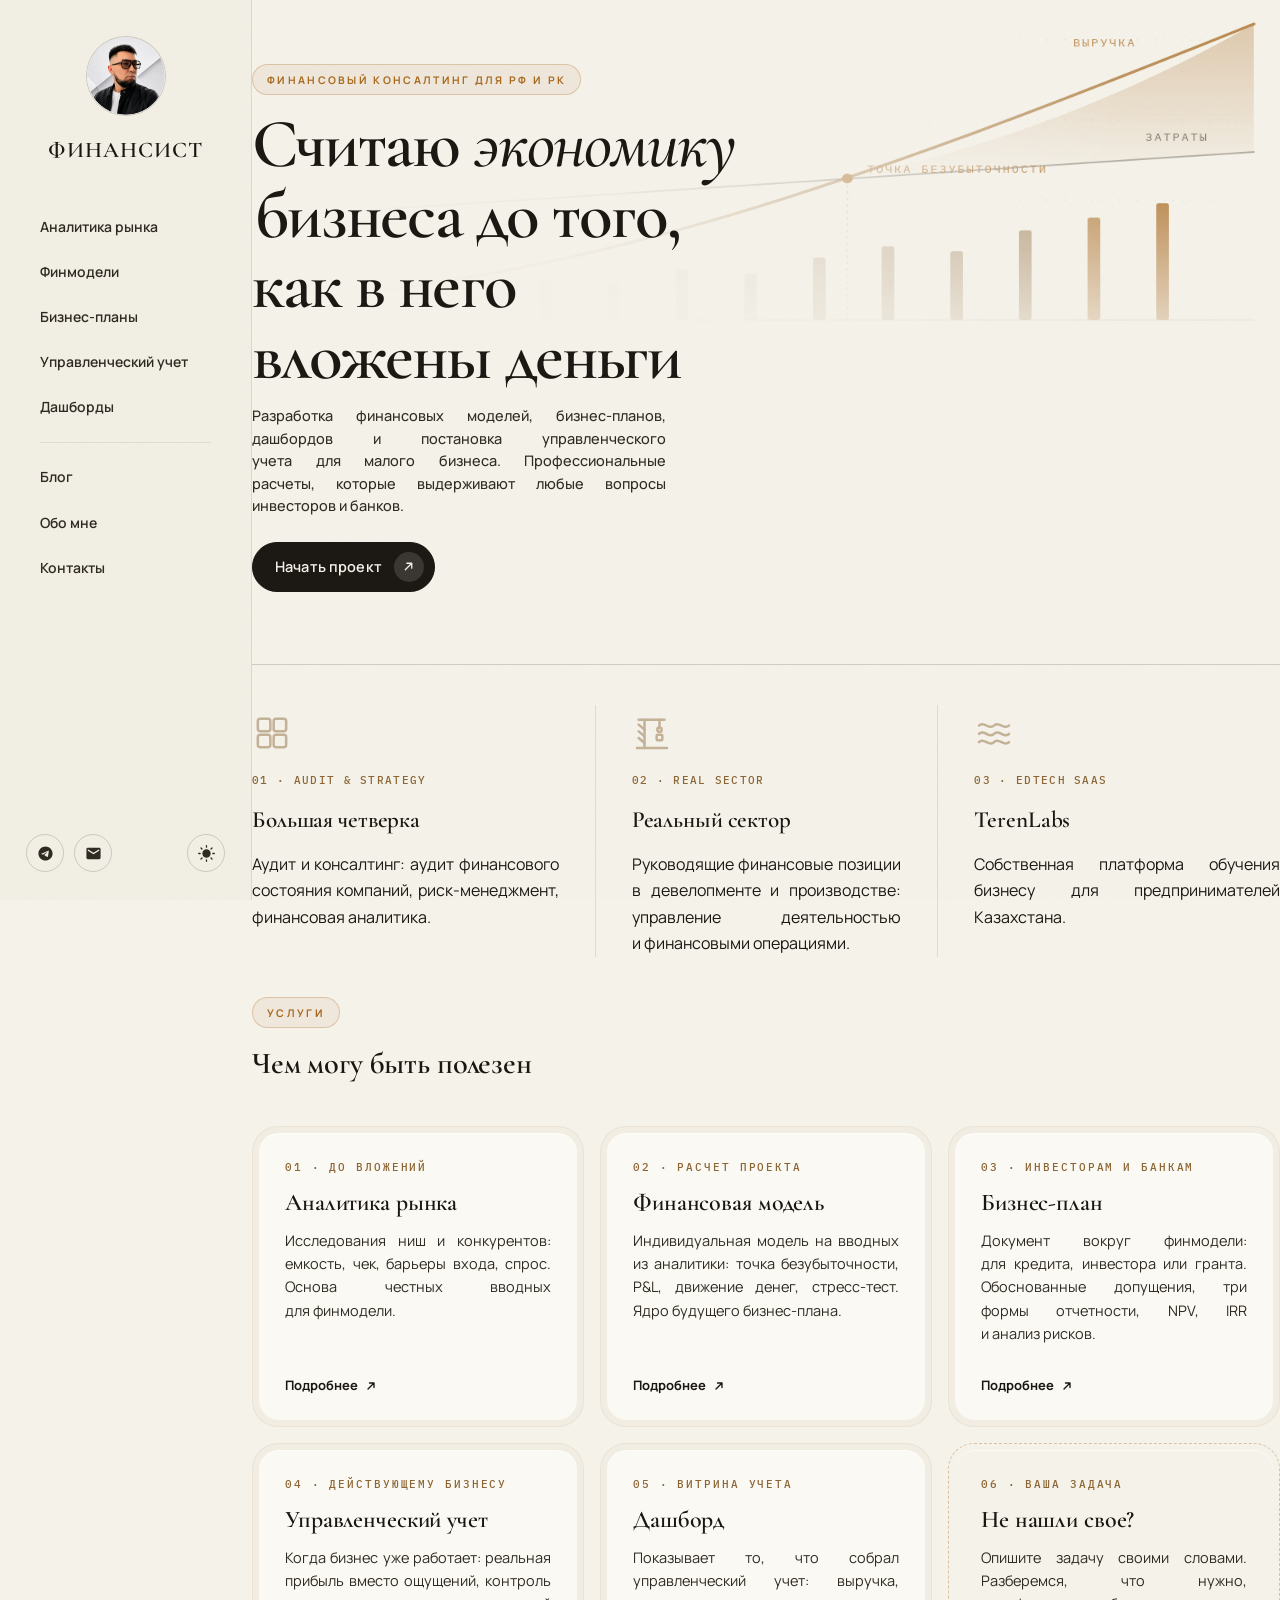
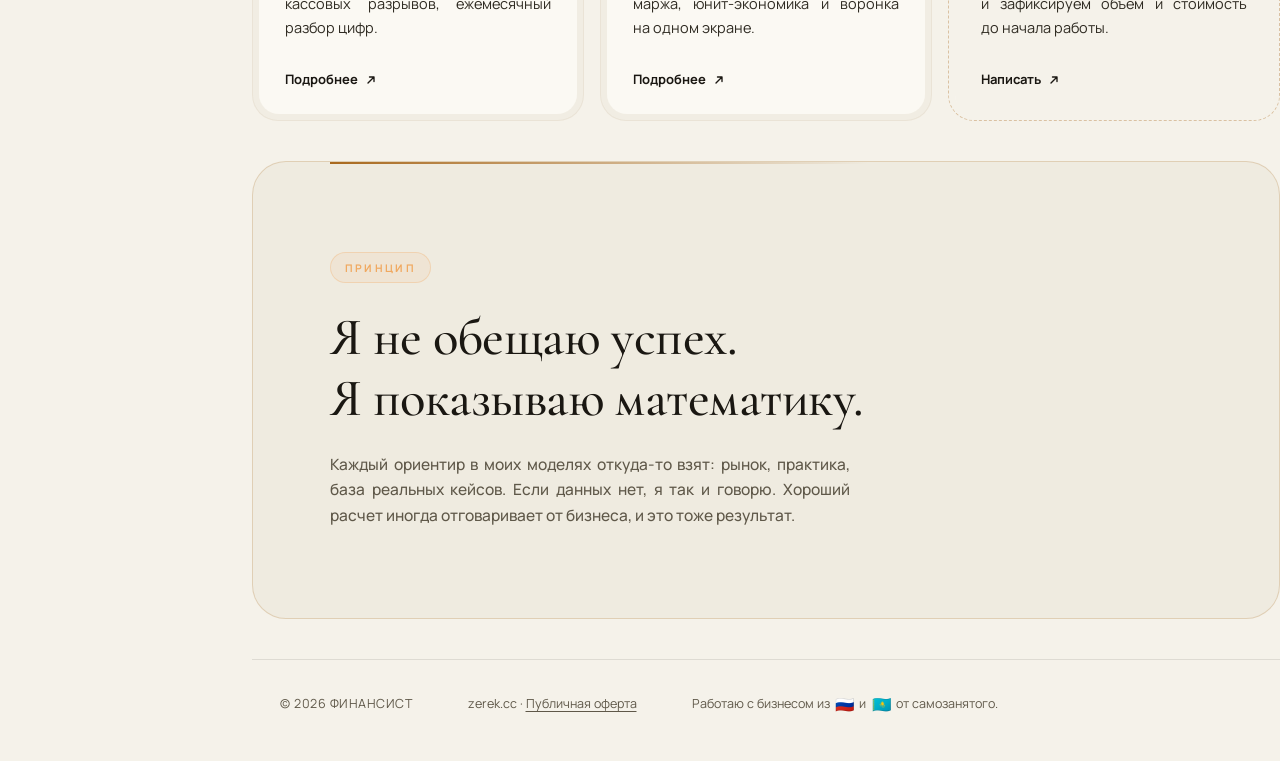
==== index.html @ cc86d20a "feat: Аналитика рынка выше Финмоделей в меню Порядок воронки: сначала вводные, потом расчет. Сайдбар" ====
<!DOCTYPE html>
<html lang="ru">
<head>
<meta charset="utf-8">
<meta name="viewport" content="width=device-width, initial-scale=1">
<title>Финансист · финансовые модели и разборы ниш для малого бизнеса</title>
<meta name="description" content="Индивидуальные финансовые модели для малого бизнеса, бизнес-планы, управленческий учет и разборы экономики. Точка безубыточности, P&amp;L, движение денег: считаю до того, как вложены деньги.">
<link rel="canonical" href="https://zerek.cc/">
<meta property="og:title" content="Финансист · финансовые модели и разборы ниш">
<meta property="og:description" content="Считаю экономику бизнеса до того, как в него вложены деньги.">
<meta property="og:type" content="website">
<meta property="og:site_name" content="Финансист">
<meta property="og:locale" content="ru_RU">
<meta property="og:url" content="https://zerek.cc/">
<meta property="og:image" content="https://zerek.cc/og.png">
<meta property="og:image:width" content="1200">
<meta property="og:image:height" content="630">
<meta name="twitter:card" content="summary_large_image">
<meta name="yandex-verification" content="0357e68a74a12d80">
<script type="application/ld+json">
{
  "@context": "https://schema.org",
  "@graph": [
    {
      "@type": "WebSite",
      "@id": "https://zerek.cc/#website",
      "url": "https://zerek.cc/",
      "name": "Финансист",
      "description": "Финансовые модели по нишам и разборы экономики малого бизнеса",
      "inLanguage": "ru"
    },
    {
      "@type": "ProfessionalService",
      "@id": "https://zerek.cc/#service",
      "name": "Финансист: финансовые модели и разборы ниш",
      "url": "https://zerek.cc/",
      "image": "https://zerek.cc/og.png",
      "description": "Финансовые модели под конкретные ниши малого бизнеса, индивидуальные расчеты для инвестора и банка, управленческая отчетность. Опыт: аудит и консалтинг в компании большой четверки, руководящие финансовые позиции в реальном секторе.",
      "email": "small.economy.kaz@gmail.com",
      "areaServed": ["KZ", "RU"],
      "priceRange": "$$",
      "knowsLanguage": ["ru"],
      "serviceType": [
        "Финансовое моделирование",
        "Финансовая модель для бизнеса",
        "Бизнес-план для инвестора и банка",
        "Управленческий учет",
        "Юнит-экономика"
      ]
    }
  ]
}
</script>
<meta name="theme-color" content="#F5F2EA">
<link rel="icon" href="data:image/svg+xml,<svg xmlns='http://www.w3.org/2000/svg' viewBox='0 0 32 32'><rect width='32' height='32' rx='9' fill='%231A1712'/><text x='16' y='23' font-size='19' font-family='Georgia,serif' font-weight='600' fill='%23F5F2EA' text-anchor='middle'>Ф</text></svg>">
<link rel="preconnect" href="https://fonts.googleapis.com">
<link rel="preconnect" href="https://fonts.gstatic.com" crossorigin>
<link href="https://fonts.googleapis.com/css2?family=Cormorant+Garamond:ital,wght@0,500;0,600;0,700;1,500&family=Manrope:wght@400;500;600;700&family=IBM+Plex+Mono:wght@400;500&display=swap" rel="stylesheet">
<link rel="stylesheet" href="/assets/site.css?v=40">
</head>
<body>

<div class="grain" aria-hidden="true"></div>

<!-- ===== Сайдбар (десктоп) ===== -->
<aside class="sidebar">
  <a href="#/" aria-label="Главная">
    <span class="sb__mark">
      <img src="photo-light.webp" class="photo-light-img" alt="Финансист" width="256" height="256" decoding="async">
      <img src="photo-dark.webp" class="photo-dark-img" alt="Финансист" width="256" height="256" decoding="async" style="display:none;">
    </span>
  </a>
  <div class="sb__name">ФИНАНСИСТ</div>
  <nav class="menu" data-menu id="sbMenu">
    <span class="menu__bubble" id="menuBubble" aria-hidden="true"></span>
    <a href="#/research" data-route="/research">Аналитика рынка</a>
    <a href="#/services" data-route="/services">Финмодели</a>
    <a href="#/bizplans" data-route="/bizplans">Бизнес-планы</a>
    <a href="#/accounting" data-route="/accounting">Управленческий учет</a>
    <a href="#/dashboards" data-route="/dashboards">Дашборды</a>
    <div class="menu__sep" style="margin: 12px 14px 10px; border-top: 1px solid var(--line); opacity: 0.85;"></div>
    <a href="/blog/">Блог</a>
    <a href="#/about" data-route="/about">Обо мне</a>
    <a href="#/contacts" data-route="/contacts">Контакты</a>
  </nav>
  <div class="sb__foot">
    <a href="https://t.me/godoffin" aria-label="Telegram"><svg viewBox="0 0 24 24"><path d="M12 2C6.48 2 2 6.48 2 12s4.48 10 10 10 10-4.48 10-10S17.52 2 12 2zm4.64 6.8c-.15 1.58-.8 5.42-1.13 7.19-.14.75-.42 1-.68 1.03-.58.05-1.02-.38-1.58-.75-.88-.58-1.38-.94-2.23-1.5-.99-.65-.35-1.01.22-1.59.15-.15 2.71-2.48 2.76-2.69a.2.2 0 0 0-.05-.18c-.06-.05-.14-.03-.21-.02-.09.02-1.49.95-4.22 2.79-.4.27-.76.41-1.08.4-.35-.01-1.02-.2-1.51-.37-.6-.2-1.08-.31-1.04-.66.02-.18.27-.36.75-.55 2.95-1.28 4.91-2.13 5.88-2.54 2.8-1.18 3.38-1.39 3.76-1.4.08 0 .27.02.39.12a.4.4 0 0 1 .12.27c0 .04-.01.12-.02.16z"/></svg></a>
    <a href="mailto:small.economy.kaz@gmail.com" aria-label="Почта"><svg viewBox="0 0 24 24"><path d="M20 4H4a2 2 0 0 0-2 2v12a2 2 0 0 0 2 2h16a2 2 0 0 0 2-2V6a2 2 0 0 0-2-2zm0 4.2-8 5-8-5V6l8 5 8-5v2.2z"/></svg></a>
    <button id="themeToggle" class="theme-toggle-btn" aria-label="Сменить тему">
       <svg viewBox="0 0 24 24" class="theme-toggle-icon-sun" fill="none" stroke="currentColor" stroke-width="1.8" stroke-linecap="round" stroke-linejoin="round"><circle cx="12" cy="12" r="5"/><line x1="12" y1="1" x2="12" y2="3"/><line x1="12" y1="21" x2="12" y2="23"/><line x1="4.22" y1="4.22" x2="5.64" y2="5.64"/><line x1="18.36" y1="18.36" x2="19.78" y2="19.78"/><line x1="1" y1="12" x2="3" y2="12"/><line x1="21" y1="12" x2="23" y2="12"/><line x1="4.22" y1="19.78" x2="5.64" y2="18.36"/><line x1="18.36" y1="5.64" x2="19.78" y2="4.22"/></svg>
       <svg viewBox="0 0 24 24" class="theme-toggle-icon-moon" fill="none" stroke="currentColor" stroke-width="1.8" stroke-linecap="round" stroke-linejoin="round" style="display:none;"><path d="M21 12.79A9 9 0 1 1 11.21 3 7 7 0 0 0 21 12.79z"/></svg>
    </button>
  </div>
</aside>

<!-- ===== Мобильная шапка ===== -->
<header class="mhead">
  <a class="mhead__brand" href="#/">
    <span class="mhead__mark">
      <img src="photo-light.webp" class="photo-light-img" alt="Финансист" width="256" height="256" decoding="async">
      <img src="photo-dark.webp" class="photo-dark-img" alt="Финансист" width="256" height="256" decoding="async" style="display:none;">
    </span>
    <span>ФИНАНСИСТ</span>
  </a>
  <div style="display:flex;align-items:center;gap:12px;">
    <button id="themeToggleMob" class="theme-toggle-btn-mob" aria-label="Сменить тему">
       <svg viewBox="0 0 24 24" class="theme-toggle-icon-sun" fill="none" stroke="currentColor" stroke-width="1.8" stroke-linecap="round" stroke-linejoin="round"><circle cx="12" cy="12" r="5"/><line x1="12" y1="1" x2="12" y2="3"/><line x1="12" y1="21" x2="12" y2="23"/><line x1="4.22" y1="4.22" x2="5.64" y2="5.64"/><line x1="18.36" y1="18.36" x2="19.78" y2="19.78"/><line x1="1" y1="12" x2="3" y2="12"/><line x1="21" y1="12" x2="23" y2="12"/><line x1="4.22" y1="19.78" x2="5.64" y2="18.36"/><line x1="18.36" y1="5.64" x2="19.78" y2="4.22"/></svg>
       <svg viewBox="0 0 24 24" class="theme-toggle-icon-moon" fill="none" stroke="currentColor" stroke-width="1.8" stroke-linecap="round" stroke-linejoin="round" style="display:none;"><path d="M21 12.79A9 9 0 1 1 11.21 3 7 7 0 0 0 21 12.79z"/></svg>
    </button>
    <button class="burger" id="burger" aria-label="Меню"><span></span><span></span></button>
  </div>
</header>

<!-- ===== Мобильное меню ===== -->
<div class="veil" id="veil">
  <nav data-menu>
    <a href="#/research" data-route="/research">Аналитика рынка</a>
    <a href="#/services" data-route="/services">Финмодели</a>
    <a href="#/bizplans" data-route="/bizplans">Бизнес-планы</a>
    <a href="#/accounting" data-route="/accounting">Управленческий учет</a>
    <a href="#/dashboards" data-route="/dashboards">Дашборды</a>
    <div style="margin: 16px auto; border-top: 1px solid rgba(240,235,223,.15); width: 60px;"></div>
    <a href="/blog/">Блог</a>
    <a href="#/about" data-route="/about">Обо мне</a>
    <a href="#/contacts" data-route="/contacts">Контакты</a>
  </nav>
</div>

<div class="content">
<main>

<!-- ================= СТАРТОВАЯ (ГЛАВНАЯ) ================= -->
<section class="page" data-route="/" data-title="Финансист">

  <div class="wrap sec sec--first hero">
    <div class="hero-canvas" id="heroCanvas" aria-hidden="true">
      <svg class="hero-art" viewBox="0 0 1200 560" fill="none" preserveAspectRatio="none">
        <defs>
          <linearGradient id="profitFill" x1="0" y1="0" x2="0" y2="1">
            <stop offset="0%" stop-color="var(--accent)" stop-opacity=".38"/>
            <stop offset="100%" stop-color="var(--accent)" stop-opacity="0"/>
          </linearGradient>
          <linearGradient id="revStroke" x1="0" y1="1" x2="1" y2="0">
            <stop offset="0%" stop-color="var(--bronze)" stop-opacity=".45"/>
            <stop offset="100%" stop-color="var(--accent)" stop-opacity="1"/>
          </linearGradient>
        </defs>

        <!-- сетка -->
        <g class="hero-grid" stroke="var(--line)" stroke-width="1">
          <line x1="60" y1="120" x2="1140" y2="120" stroke-dasharray="2 8"/>
          <line x1="60" y1="220" x2="1140" y2="220" stroke-dasharray="2 8"/>
          <line x1="60" y1="320" x2="1140" y2="320" stroke-dasharray="2 8"/>
          <line x1="60" y1="420" x2="1140" y2="420" stroke-dasharray="2 8"/>
        </g>

        <!-- ось -->
        <path class="hero-axis" d="M60 470 H1140" stroke="var(--line-2)" stroke-width="1.4"/>

        <!-- денежный поток по месяцам -->
        <g class="hero-bars" transform="translate(0, 470)">
          <rect class="hero-bar" x="120"  y="-26"  width="14" height="26"  rx="3" fill="var(--line-2)"/>
          <rect class="hero-bar" x="196"  y="-38"  width="14" height="38"  rx="3" fill="var(--line-2)"/>
          <rect class="hero-bar" x="272"  y="-34"  width="14" height="34"  rx="3" fill="var(--line-2)"/>
          <rect class="hero-bar" x="348"  y="-52"  width="14" height="52"  rx="3" fill="var(--line-2)"/>
          <rect class="hero-bar" x="424"  y="-46"  width="14" height="46"  rx="3" fill="var(--line-2)"/>
          <rect class="hero-bar" x="500"  y="-64"  width="14" height="64"  rx="3" fill="var(--line-2)"/>
          <rect class="hero-bar" x="576"  y="-58"  width="14" height="58"  rx="3" fill="var(--line-2)"/>
          <rect class="hero-bar" x="652"  y="-78"  width="14" height="78"  rx="3" fill="var(--bronze)" opacity=".5"/>
          <rect class="hero-bar" x="728"  y="-92"  width="14" height="92"  rx="3" fill="var(--bronze)" opacity=".58"/>
          <rect class="hero-bar" x="804"  y="-86"  width="14" height="86"  rx="3" fill="var(--bronze)" opacity=".66"/>
          <rect class="hero-bar" x="880"  y="-112" width="14" height="112" rx="3" fill="var(--bronze)" opacity=".74"/>
          <rect class="hero-bar" x="956"  y="-128" width="14" height="128" rx="3" fill="var(--accent)" opacity=".8"/>
          <rect class="hero-bar" x="1032" y="-146" width="14" height="146" rx="3" fill="var(--accent)" opacity=".9"/>
        </g>

        <!-- зона прибыли после точки безубыточности -->
        <path class="hero-profit" d="M690 293 C 850 255, 1000 190, 1140 100 L1140 260 Z" fill="url(#profitFill)"/>

        <!-- затраты -->
        <path class="hero-cost" d="M60 340 L1140 260" stroke="var(--ink-3)" stroke-width="2" stroke-linecap="round" opacity=".55"/>

        <!-- выручка -->
        <path class="hero-rev" d="M60 445 C 400 420, 700 300, 1140 100" stroke="url(#revStroke)" stroke-width="3.5" stroke-linecap="round"/>

        <!-- точка безубыточности -->
        <g class="hero-point">
          <line x1="690" y1="293" x2="690" y2="470" stroke="var(--accent)" stroke-width="1" stroke-dasharray="3 5" opacity=".5"/>
          <circle class="hero-point__wave" cx="690" cy="293" r="7" stroke="var(--accent)" stroke-width="1.5" fill="none"/>
          <circle cx="690" cy="293" r="6" fill="var(--accent)"/>
        </g>

        <!-- подписи -->
        <g class="hero-labels" font-family="var(--font-mono)" font-size="13" letter-spacing="0.14em">
          <text x="712" y="286" fill="var(--accent)">ТОЧКА БЕЗУБЫТОЧНОСТИ</text>
          <text x="1010" y="128" fill="var(--accent)" text-anchor="end">ВЫРУЧКА</text>
          <text x="1090" y="246" fill="var(--ink-3)" text-anchor="end">ЗАТРАТЫ</text>
        </g>
      </svg>
    </div>

    <div class="hero-inner">
      <span class="eyebrow" style="margin-bottom:14px">Финансовый консалтинг для РФ и РК</span>
      <h1>Считаю <span class="mark">экономику<svg class="mark__line" viewBox="0 0 200 14" preserveAspectRatio="none" aria-hidden="true"><path d="M3 9.5 C 46 4.2, 138 3.4, 197 7.8"/></svg></span> бизнеса до того, как в него вложены деньги</h1>
      <p class="lead" style="margin-top:14px">Разработка финансовых моделей, бизнес-планов, дашбордов и постановка управленческого учета для малого бизнеса. Профессиональные расчеты, которые выдерживают любые вопросы инвесторов и банков.</p>
      <div class="actions" style="margin-top:24px">
        <a class="btn" href="#/contacts"><span>Начать проект</span><span class="btn__ic"><svg viewBox="0 0 16 16"><path d="M4 12 12 4M6 4h6v6"/></svg></span></a>
      </div>
    </div>

    <div class="facts">
      <div class="fact rv">
        <span class="fact__icon" aria-hidden="true"><svg viewBox="0 0 24 24"><rect x="3.5" y="3.5" width="7.5" height="7.5" rx="1.5"/><rect x="13" y="3.5" width="7.5" height="7.5" rx="1.5"/><rect x="3.5" y="13" width="7.5" height="7.5" rx="1.5"/><rect x="13" y="13" width="7.5" height="7.5" rx="1.5"/></svg></span>
        <span class="fact__num">01 · Audit &amp; Strategy</span>
        <strong>Большая четверка</strong>
        <span>Аудит и консалтинг: аудит финансового состояния компаний, риск-менеджмент, финансовая аналитика.</span>
      </div>
      <div class="fact rv">
        <span class="fact__icon" aria-hidden="true"><svg viewBox="0 0 24 24"><path d="M3 21h18"/><path d="M7.5 21V4"/><path d="M4 4h15.5"/><path d="M16.5 4v4.5"/><circle cx="16.5" cy="10" r="1.3"/><rect x="14.8" y="13" width="3.4" height="3.4" rx=".6"/><path d="M4 7l3.5 3M4 11l3.5 3M4 15l3.5 3"/></svg></span>
        <span class="fact__num">02 · Real Sector</span>
        <strong>Реальный сектор</strong>
        <span>Руководящие финансовые позиции в девелопменте и производстве: управление деятельностью и финансовыми операциями.</span>
      </div>
      <div class="fact rv">
        <span class="fact__icon" aria-hidden="true"><svg viewBox="0 0 24 24"><path d="M3 7.5c3-3.2 6 3.2 9 0s6 3.2 9 0"/><path d="M3 12.5c3-3.2 6 3.2 9 0s6 3.2 9 0"/><path d="M3 17.5c3-3.2 6 3.2 9 0s6 3.2 9 0"/></svg></span>
        <span class="fact__num">03 · EdTech SaaS</span>
        <strong>TerenLabs</strong>
        <span>Собственная платформа обучения бизнесу для предпринимателей Казахстана.</span>
      </div>
    </div>
  </div>

  <div class="wrap sec" id="services-home">
    <div class="sec__head">
      <span class="eyebrow">Услуги</span>
      <h2 class="t-section">Чем могу быть полезен</h2>
    </div>
    <div class="grid3">
      <a class="shell rv" href="#/research"><div class="core">
        <span class="kicker">01 · До вложений</span>
        <h3>Аналитика рынка</h3>
        <p>Исследования ниш и конкурентов: емкость, чек, барьеры входа, спрос. Основа честных вводных для финмодели.</p>
        <div class="spacer"></div>
        <span class="card-link">Подробнее <svg viewBox="0 0 16 16"><path d="M4 12 12 4M6 4h6v6"/></svg></span>
      </div></a>
      <a class="shell rv" href="#/services"><div class="core">
        <span class="kicker">02 · Расчет проекта</span>
        <h3>Финансовая модель</h3>
        <p>Индивидуальная модель на вводных из аналитики: точка безубыточности, P&amp;L, движение денег, стресс-тест. Ядро будущего бизнес-плана.</p>
        <div class="spacer"></div>
        <span class="card-link">Подробнее <svg viewBox="0 0 16 16"><path d="M4 12 12 4M6 4h6v6"/></svg></span>
      </div></a>
      <a class="shell rv" href="#/bizplans"><div class="core">
        <span class="kicker">03 · Инвесторам и банкам</span>
        <h3>Бизнес-план</h3>
        <p>Документ вокруг финмодели: для кредита, инвестора или гранта. Обоснованные допущения, три формы отчетности, NPV, IRR и анализ рисков.</p>
        <div class="spacer"></div>
        <span class="card-link">Подробнее <svg viewBox="0 0 16 16"><path d="M4 12 12 4M6 4h6v6"/></svg></span>
      </div></a>
      <a class="shell rv" href="#/accounting"><div class="core">
        <span class="kicker">04 · Действующему бизнесу</span>
        <h3>Управленческий учет</h3>
        <p>Когда бизнес уже работает: реальная прибыль вместо ощущений, контроль кассовых разрывов, ежемесячный разбор цифр.</p>
        <div class="spacer"></div>
        <span class="card-link">Подробнее <svg viewBox="0 0 16 16"><path d="M4 12 12 4M6 4h6v6"/></svg></span>
      </div></a>
      <a class="shell rv" href="#/dashboards"><div class="core">
        <span class="kicker">05 · Витрина учета</span>
        <h3>Дашборд</h3>
        <p>Показывает то, что собрал управленческий учет: выручка, маржа, юнит-экономика и воронка на одном экране.</p>
        <div class="spacer"></div>
        <span class="card-link">Подробнее <svg viewBox="0 0 16 16"><path d="M4 12 12 4M6 4h6v6"/></svg></span>
      </div></a>
      <a class="shell shell--invite rv" href="#/contacts"><div class="core">
        <span class="kicker">06 · Ваша задача</span>
        <h3>Не нашли свое?</h3>
        <p>Опишите задачу своими словами. Разберемся, что нужно, и зафиксируем объем и стоимость до начала работы.</p>
        <div class="spacer"></div>
        <span class="card-link">Написать <svg viewBox="0 0 16 16"><path d="M4 12 12 4M6 4h6v6"/></svg></span>
      </div></a>
    </div>
  </div>

  <div class="wrap sec sec--last">
    <div class="dark-band rv">
      <span class="eyebrow">Принцип</span>
      <p class="quote" style="margin-top:24px">Я не обещаю успех. Я показываю математику.</p>
      <p class="sub">Каждый ориентир в моих моделях откуда-то взят: рынок, практика, база реальных кейсов. Если данных нет, я так и говорю. Хороший расчет иногда отговаривает от бизнеса, и это тоже результат.</p>
    </div>
  </div>

</section>

<!-- ================= ФИНМОДЕЛИ ================= -->
<section class="page" data-route="/services" data-title="Финмодели">

  <div class="wrap sec sec--first hero-tight">
    <div class="svc-hero">
      <div>
        <div class="flow flow--eyebrow"><span class="flow__label">Новый бизнес</span><div class="flow__chain"><a class="flow__step" href="#/research">Аналитика рынка</a><span class="flow__arr" aria-hidden="true">→</span><a class="flow__step is-here" href="#/services">Финмодель</a><span class="flow__arr" aria-hidden="true">→</span><a class="flow__step" href="#/bizplans">Бизнес-план</a></div></div>
        <h1 style="margin-top:26px">Финансовая модель под ваш проект</h1>
        <p class="lead" style="margin-top:24px">Каждую модель собираю индивидуально: под ваш формат, вашу локацию, ваши цены. Она показывает, при каких условиях проект выходит в плюс, где ждать кассовый разрыв и сколько денег нужно на старт. Дешевле одной ошибки в аренде.</p>
        <div class="actions" style="margin-top:34px">
          <a class="btn" href="#/contacts"><span>Обсудить проект</span><span class="btn__ic"><svg viewBox="0 0 16 16"><path d="M4 12 12 4M6 4h6v6"/></svg></span></a>
          <a class="btn btn--ghost" href="#standard"><span>Как устроена модель</span><span class="btn__ic"><svg viewBox="0 0 16 16"><path d="M8 4v8M4 8l4 4 4-4"/></svg></span></a>
        </div>


      </div>
      <aside class="hint rv">
        <span class="hint__tag">[ ПОМНИТЕ ]</span>
        <p class="hint__title">Модель — это <span class="mark">калькулятор<svg class="mark__line" viewBox="0 0 200 14" preserveAspectRatio="none" aria-hidden="true"><path d="M3 9.5 C 46 4.2, 138 3.4, 197 7.8"/></svg></span>,<br>а не хрустальный шар</p>
        <p class="hint__text">Результат зависит от вводных: рынок, чеки, продажи, затраты, инвестиции. Если полной картины рынка пока нет, начните с исследования — оно даст модели честные вводные.</p>
        <a class="card-link" href="#/research">Аналитика рынка <svg viewBox="0 0 16 16"><path d="M4 12 12 4M6 4h6v6"/></svg></a>
      </aside>
    </div>
  </div>

  <div class="wrap sec sec--last" id="standard">
    <div class="workbook rv" id="fmWorkbook">
      <div class="workbook__bar">
        <span class="workbook__dot"></span><span class="workbook__dot"></span><span class="workbook__dot"></span>
        <span class="workbook__name">финмодель.xlsx</span>
      </div>
      <div class="workbook__tabs" role="tablist" aria-label="Листы модели">
        <button class="workbook__tab is-on" role="tab" data-sheet="assumptions">Допущения</button>
        <button class="workbook__tab" role="tab" data-sheet="revenue">Выручка</button>
        <button class="workbook__tab" role="tab" data-sheet="costs">Затраты</button>
        <button class="workbook__tab" role="tab" data-sheet="pnl">P&amp;L</button>
        <button class="workbook__tab" role="tab" data-sheet="cash">Движение денег</button>
        <button class="workbook__tab" role="tab" data-sheet="balance">Баланс</button>
        <button class="workbook__tab" role="tab" data-sheet="dash">Дашборд</button>
      </div>
      <div class="workbook__fx"><span class="workbook__fx-label">fx</span><code id="fmSheetFx">жёлтые ячейки = ваш ввод</code></div>
      <div class="workbook__body is-in" id="fmSheetInfo">
        <strong id="fmSheetTitle">Единственный лист ввода</strong>
        <p id="fmSheetText">Все ваши данные живут здесь: инвестиции, средний чек, поток клиентов, зарплаты, аренда, сезонность, налоговый режим. Меняете жёлтую ячейку, и вся модель пересчитывается сама.</p>
      </div>
    </div>

    <div class="sec__head" style="margin-top:64px">
      <span class="eyebrow">Для чего</span>
      <h2 class="t-section">Задачи, которые решает модель</h2>
    </div>
    <div class="cols cols--stretch">
      <div>
        <ul class="checks">
          <li><strong>Привлечение инвестиций:</strong> расчетная база для разговора с фондом или частным инвестором: сценарии, доходность, риски и что будет с деньгами в худшем случае</li>
          <li><strong>Банк и госпрограммы:</strong> финансовая часть к бизнес-плану: три формы отчетности в том виде, в каком их ждут кредитный комитет и программы поддержки</li>
          <li><strong>Собственные решения:</strong> понять до вложений, тянет ли проект: точка безубыточности, размер подушки, срок окупаемости</li>
        </ul>
      </div>
      <div class="stack">
        <div class="note"><strong>Сферы.</strong><br>Производство, строительство, услуги, общепит, SaaS-проекты. Методология одна, наполнение собирается под отрасль и вашу специфику.</div>
        <div class="note"><strong>Открытые формулы.</strong><br>Excel или Google Таблицы. Все формулы видны, любое допущение можно заменить своим значением, итог пересчитается.</div>
        <div class="note note--ox"><strong>Чего в модели нет.</strong><br>Обещания прибыли. Модель считает вашу гипотезу, а не гарантирует результат.</div>
      </div>
    </div>
  </div>



  <!-- ВИДЕООБЗОР: последняя секция страницы. Когда экспортируем скринкаст из
       Screen Studio: wrap sec sec--last + плеер /assets/fm-demo.mp4 с постером
       в рамке workbook. -->

</section>

<!-- ================= АНАЛИТИКА РЫНКА ================= -->
<section class="page" data-route="/research" data-title="Аналитика рынка">

  <div class="wrap sec sec--first hero-tight">
    <div class="svc-hero">
      <div>
        <div class="flow flow--eyebrow"><span class="flow__label">Новый бизнес</span><div class="flow__chain"><a class="flow__step is-here" href="#/research">Аналитика рынка</a><span class="flow__arr" aria-hidden="true">→</span><a class="flow__step" href="#/services">Финмодель</a><span class="flow__arr" aria-hidden="true">→</span><a class="flow__step" href="#/bizplans">Бизнес-план</a></div></div>
        <h1 style="margin-top:26px">Аналитика рынка и исследования ниш</h1>
        <p class="lead" style="margin-top:24px">Глубокий профессиональный ресерч рынков, детальный анализ конкурентов, оценка долей рынка, потребительских трендов и перспектив развития ниш. Сухие факты и твердые цифры для безопасного запуска нового бизнеса или масштабирования текущего.</p>
      </div>
      <aside class="hint rv">
        <span class="hint__tag">[ ЧТО ДАЛЬШЕ ]</span>
        <p class="hint__title">Исследование — это <span class="mark">вводные<svg class="mark__line" viewBox="0 0 200 14" preserveAspectRatio="none" aria-hidden="true"><path d="M3 9.5 C 46 4.2, 138 3.4, 197 7.8"/></svg></span> для расчета</p>
        <p class="hint__text">Емкость рынка, реальные чеки, конкуренты и спрос ложатся в финансовую модель. На проверенных цифрах она считает честно, а не гадает.</p>
        <a class="card-link" href="#/services">Финансовая модель <svg viewBox="0 0 16 16"><path d="M4 12 12 4M6 4h6v6"/></svg></a>
      </aside>
    </div>
  </div>



  <div class="wrap sec">
    <div class="sec__head">
      <span class="eyebrow">Виды</span>
      <h2 class="t-section">Три глубины исследования</h2>
    </div>
    <div class="grid3">
      <div class="shell rv"><div class="core">
        <span class="kicker">Экспресс</span>
        <h3>Обзор ниши</h3>
        <p>Быстрый срез: емкость, средний чек, барьеры входа, главные игроки. Достаточно, чтобы решить, копать ли глубже.</p>
      </div></div>
      <div class="shell rv"><div class="core">
        <span class="kicker">Полное</span>
        <h3>Исследование рынка</h3>
        <p>Детальный ресерч: статистика, поле, парсинг конкурентов, портрет аудитории, тренды и свободные ниши.</p>
      </div></div>
      <div class="shell rv"><div class="core">
        <span class="kicker">Прицельное</span>
        <h3>Анализ конкурентов</h3>
        <p>Разбор конкретных игроков: цены, форматы, сильные и слабые стороны, чем отстроиться.</p>
      </div></div>
    </div>
  </div>

  <div class="wrap sec">
    <div class="cols">
      <div>
        <span class="eyebrow">Состав</span>
        <h2 class="t-section" style="margin:16px 0 10px">Что входит в исследование</h2>
        <ul class="checks">
          <li><strong>Ресерч по нишам:</strong> детальная оценка емкости рынка, среднего чека, барьеров входа и потенциала спроса</li>
          <li><strong>Анализ конкурентов:</strong> аудит сильных и слабых сторон, ценовой политики, долей и стратегий ключевых игроков</li>
          <li><strong>Потребительские тренды:</strong> портрет вашей целевой аудитории, паттерны поведения, барьеры и триггеры к покупке</li>
          <li><strong>Перспективы развития:</strong> макро- и микро-тренды, векторы масштабирования и свободные рыночные ниши</li>
        </ul>
      </div>
      <div class="stack">
        <div class="note"><strong>Опережая рынок.</strong><br>Никакой воды и общих фраз из интернета. Исследование строится на базе сухой статистики (БНС РК, Росстат), закрытых баз данных, парсинга конкурентов и полевой аналитики.</div>
        <div class="note note--ox"><strong>Сроки и стоимость.</strong><br>Стоимость нишевого исследования рынка — от $150. Точные сроки и объем ресерча согласовываем после первого звонка.</div>
      </div>
    </div>
  </div>

  <div class="wrap sec sec--last">
    <div class="dark-band rv">
      <span class="eyebrow">Нужна объективная оценка рынка?</span>
      <p class="quote" style="margin-top:24px">Опишите вашу задачу</p>
      <p class="sub">Напишите, какую нишу или рынок планируете исследовать. Сформирую структуру ресерча и предложу план работы.</p>
      <div class="actions">
        <a class="btn" href="#/contacts"><span>Заказать исследование</span><span class="btn__ic"><svg viewBox="0 0 16 16"><path d="M4 12 12 4M6 4h6v6"/></svg></span></a>
      </div>
    </div>
  </div>

</section>

<!-- ================= БИЗНЕС-ПЛАНЫ ================= -->
<section class="page" data-route="/bizplans" data-title="Бизнес-планы">

  <div class="wrap sec sec--first hero-tight">
    <div class="flow flow--eyebrow"><span class="flow__label">Новый бизнес</span><div class="flow__chain"><a class="flow__step" href="#/research">Аналитика рынка</a><span class="flow__arr" aria-hidden="true">→</span><a class="flow__step" href="#/services">Финмодель</a><span class="flow__arr" aria-hidden="true">→</span><a class="flow__step is-here" href="#/bizplans">Бизнес-план</a></div></div>
    <h1 style="margin-top:26px">Бизнес-планы для инвесторов, банков и грантов</h1>
    <p class="lead" style="margin-top:24px">Профессиональная разработка бизнес-планов и финансовых планов, которые выдерживают любые вопросы кредиторов, инвесторов и фондов поддержки. Обоснованные допущения и точные сценарии под государственные программы льготного финансирования Казахстана и РФ.</p>
  </div>



  <div class="wrap sec">
    <div class="sec__head">
      <span class="eyebrow">Виды</span>
      <h2 class="t-section">Под конкретного получателя</h2>
    </div>
    <div class="grid3">
      <div class="shell rv"><div class="core">
        <span class="kicker">Гранты и фонды</span>
        <h3>Под программу поддержки</h3>
        <p>У каждого фонда свои формы, критерии и шаблоны. Бизнес-план собирается под требования конкретной программы, а не «универсальный».</p>
      </div></div>
      <div class="shell rv"><div class="core">
        <span class="kicker">Банки</span>
        <h3>Под кредит</h3>
        <p>Банк смотрит на способность обслуживать долг: денежный поток, запас прочности, залоги. План отвечает на вопросы кредитного комитета.</p>
      </div></div>
      <div class="shell rv"><div class="core">
        <span class="kicker">Инвесторы</span>
        <h3>Под вложение в долю</h3>
        <p>Инвестора интересуют сценарии, доходность и риски. План показывает, что будет с его деньгами в базовом и худшем случае.</p>
      </div></div>
    </div>
  </div>

  <div class="wrap sec">
    <div class="cols">
      <div>
        <span class="eyebrow">Состав</span>
        <h2 class="t-section" style="margin:16px 0 10px">Что входит в разработку</h2>
        <ul class="checks">
          <li><strong>Твердые ориентиры:</strong> каждое допущение бизнес-плана обосновано рыночными показателями и подтверждено статистикой</li>
          <li><strong>Три формы отчетности:</strong> прогнозные P&amp;L, Движение денег (Cash Flow) и Баланс, которые сходятся до копейки</li>
          <li><strong>Инвестиционные метрики:</strong> детальный расчет NPV, IRR, сроков окупаемости (Payback Period) и точки безубыточности</li>
          <li><strong>Анализ рисков:</strong> стресс-тест бизнес-модели и оценка чувствительности прибыли к изменению цен, ФОТ или CAPEX</li>
        </ul>
      </div>
      <div class="stack">
        <div class="note"><strong>Поддержка грантов.</strong><br>В Казахстане адаптирую расчеты под требования госгрантов ДКБ (до 5 млн ₸) и финансирование Даму. В РФ — под стандарты ФРП, субсидии и банковские кредиты.</div>
        <div class="note note--ox"><strong>Сроки и стоимость.</strong><br>Стоимость разработки индивидуального финансового плана инвестора — от $150. Точный расчет даю после первого разговора.</div>
      </div>
    </div>
  </div>

  <div class="wrap sec sec--last">
    <div class="dark-band rv">
      <span class="eyebrow">Нужна профессиональная защита проекта?</span>
      <p class="quote" style="margin-top:24px">Напишите коротко о ваших целях</p>
      <p class="sub">Напишите коротко, для каких целей (инвестор, банк, субсидия) готовится бизнес-план. Обсудим план и сроки разработки.</p>
      <div class="actions">
        <a class="btn" href="#/contacts"><span>Начать работу</span><span class="btn__ic"><svg viewBox="0 0 16 16"><path d="M4 12 12 4M6 4h6v6"/></svg></span></a>
      </div>
    </div>
  </div>

</section>

<!-- ================= УПРАВЛЕНЧЕСКИЙ УЧЕТ ================= -->
<section class="page" data-route="/accounting" data-title="Управленческий учет">

  <div class="wrap sec sec--first hero-tight">
    <div class="flow flow--eyebrow"><span class="flow__label">Действующий бизнес</span><div class="flow__chain"><a class="flow__step is-here" href="#/accounting">Управленческий учет</a><span class="flow__arr" aria-hidden="true">→</span><a class="flow__step" href="#/dashboards">Дашборд</a></div></div>
    <h1 style="margin-top:26px">Внедрение и ведение управленческого учета</h1>
    <p class="lead" style="margin-top:24px">Ежемесячная управленческая отчетность и разбор фактических цифр вашего бизнеса. Чтобы вы видели реальную прибыль, контролировали кассовые разрывы и принимали бизнес-решения на основе твердых финансовых данных, а не интуиции.</p>
  </div>



  <div class="wrap sec">
    <div class="sec__head">
      <span class="eyebrow">Виды</span>
      <h2 class="t-section">Два формата работы</h2>
    </div>
    <div class="grid2">
      <div class="shell rv"><div class="core">
        <span class="kicker">Разовая постановка</span>
        <h3>Настроить и передать</h3>
        <p>Аудит текущего учета, структура отчетов, таблицы и регламент внесения данных. Дальше ведете сами, система остается у вас.</p>
      </div></div>
      <div class="shell rv"><div class="core">
        <span class="kicker">Сопровождение</span>
        <h3>Вести вместе</h3>
        <p>Ежемесячная сборка отчетности и разбор цифр со мной: что случилось с прибылью, где утечки, что делать дальше.</p>
      </div></div>
    </div>
  </div>

  <div class="wrap sec">
    <div class="cols">
      <div>
        <span class="eyebrow">Процесс</span>
        <h2 class="t-section" style="margin:16px 0 10px">Как мы наводим порядок</h2>
        <ul class="checks">
          <li><strong>Финансовый аудит:</strong> анализируем текущий учет, находим скрытые утечки прибыли и ошибки в себестоимости</li>
          <li><strong>Три формы отчетов:</strong> выстраиваем P&amp;L (прибыли/убытки), Cash Flow (движение денег) и Баланс в единую систему</li>
          <li><strong>Регламент внесения данных:</strong> настраиваем простые и понятные таблицы для ваших сотрудников без лишней бюрократии</li>
          <li><strong>Регулярный разбор фактов:</strong> каждый месяц собираю отчетность и лично разбираю с вами слабые зоны компании</li>
        </ul>
      </div>
      <div class="stack">
        <div class="note"><strong>Умное сопровождение.</strong><br>Вы перестанете путать оборот с прибылью, точно будете знать, сколько денег можно выводить без вреда для оборотного капитала, и забудете про кассовые разрывы.</div>
        <div class="note note--ox"><strong>Стоимость:</strong> регулярное сопровождение учета — от $100 в месяц. Называю ориентир после анализа вашей ситуации.</div>
      </div>
    </div>
  </div>

  <div class="wrap sec sec--last">
    <div class="dark-band rv">
      <span class="eyebrow">Хотите видеть бизнес в реальных цифрах?</span>
      <p class="quote" style="margin-top:24px">Начнем с аудита</p>
      <p class="sub">Опишите, как сейчас считаете доходы и расходы. Разберем, где теряются данные и как это исправить.</p>
      <div class="actions">
        <a class="btn" href="#/contacts"><span>Навести порядок</span><span class="btn__ic"><svg viewBox="0 0 16 16"><path d="M4 12 12 4M6 4h6v6"/></svg></span></a>
      </div>
    </div>
  </div>

</section>

<!-- ================= ДАШБОРДЫ ================= -->
<section class="page" data-route="/dashboards" data-title="Дашборды">

  <div class="wrap sec sec--first hero-tight">
    <div class="flow flow--eyebrow"><span class="flow__label">Действующий бизнес</span><div class="flow__chain"><a class="flow__step" href="#/accounting">Управленческий учет</a><span class="flow__arr" aria-hidden="true">→</span><a class="flow__step is-here" href="#/dashboards">Дашборд</a></div></div>
    <h1 style="margin-top:26px">Интерактивные дашборды и панели управления</h1>
    <p class="lead" style="margin-top:24px">Автоматическая визуализация ключевых показателей (KPI) вашего бизнеса на одном интерактивном экране. Сборка дашбордов в Looker Studio, Google Таблицах или Excel со сведением данных из CRM, кассы и банк-клиентов.</p>
  </div>



  <div class="wrap sec">
    <div class="sec__head">
      <span class="eyebrow">Виды</span>
      <h2 class="t-section">Инструмент под вашу инфраструктуру</h2>
    </div>
    <div class="grid3">
      <div class="shell rv"><div class="core">
        <span class="kicker">Looker Studio</span>
        <h3>Живая панель онлайн</h3>
        <p>Данные подтягиваются автоматически, панель открывается по ссылке с любого устройства. Для тех, у кого данные уже в облаке.</p>
      </div></div>
      <div class="shell rv"><div class="core">
        <span class="kicker">Google Таблицы</span>
        <h3>Рабочая лошадка</h3>
        <p>Дашборд прямо в таблице, где живет учет. Без новых сервисов и подписок, правится своими руками.</p>
      </div></div>
      <div class="shell rv"><div class="core">
        <span class="kicker">Excel</span>
        <h3>Локально и привычно</h3>
        <p>Для тех, кто работает в Excel: сводные, срезы, автообновление из выгрузок кассы и банка.</p>
      </div></div>
    </div>
  </div>

  <div class="wrap sec">
    <div class="cols">
      <div>
        <span class="eyebrow">Возможности</span>
        <h2 class="t-section" style="margin:16px 0 10px">Что вы будете контролировать</h2>
        <ul class="checks">
          <li><strong>Пульс бизнеса (KPI):</strong> выручка, маржа, средний чек, загрузка постов/кресел в реальном времени</li>
          <li><strong>Юнит-экономика:</strong> автоматический расчет прибыльности и наценки по каждому товару или категории</li>
          <li><strong>Поведение клиентов:</strong> LTV, когортный анализ, частота покупок, отток и удержание клиентов</li>
          <li><strong>Эффективность маркетинга:</strong> ROMI, стоимость лида (CPA) и конверсия воронки продаж</li>
        </ul>
      </div>
      <div class="stack">
        <div class="note"><strong>Мгновенное понимание.</strong><br>Больше не нужно перебирать десятки листов и сводить цифры вручную. Одно нажатие — и вы видите узкие места и точки роста компании.</div>
        <div class="note note--ox"><strong>Стоимость:</strong> индивидуальный расчет в зависимости от источников данных и сложности аналитических панелей.</div>
      </div>
    </div>
  </div>

  <div class="wrap sec sec--last">
    <div class="dark-band rv">
      <span class="eyebrow">Нужна удобная панель управления?</span>
      <p class="quote" style="margin-top:24px">Опишите ваши источники данных</p>
      <p class="sub">Опишите, какие показатели для вас критичны при ежедневном анализе. Подберу оптимальный стек.</p>
      <div class="actions">
        <a class="btn" href="#/contacts"><span>Обсудить дашборд</span><span class="btn__ic"><svg viewBox="0 0 16 16"><path d="M4 12 12 4M6 4h6v6"/></svg></span></a>
      </div>
    </div>
  </div>

</section>

<!-- ================= ОБО МНЕ ================= -->
<section class="page" data-route="/about" data-title="Обо мне">

  <div class="wrap sec sec--first hero-tight">
    <span class="eyebrow">Обо мне</span>
    <h1 style="margin-top:26px">Путь через все этажи финансов</h1>
    <p class="lead" style="margin-top:24px">Высшее финансовое образование, степень MBA и больше двадцати лет практики. Корпорации, Национальный Банк РК, аудит и консалтинг «Большой четверки», собственный бизнес. Теперь считаю экономику для тех, кто рискует своими деньгами.</p>
  </div>

  <div class="wrap sec">
    <div class="sec__head">
      <span class="eyebrow">Хронология</span>
      <h2 class="t-section">Каждая ступень видна в моих расчетах</h2>
    </div>

    <ol class="career">
      <li class="career__item rv">
        <span class="career__num">01</span>
        <div class="career__body">
          <span class="career__tag">Реальный сектор · старт</span>
          <h3>Корпорации: от экономиста до финансового директора</h3>
          <p>Руководитель экономического отдела в корпорации строительных материалов, затем финансовый директор крупной дорожно-строительной компании. Управление деятельностью и финансовыми операциями.</p>
        </div>
      </li>
      <li class="career__item rv">
        <span class="career__num">02</span>
        <div class="career__body">
          <span class="career__tag">Национальный Банк РК</span>
          <h3>Государственные финансы</h3>
          <p>Руководство отделом валютных интервенций: управление резервами страны, макроэкономический анализ, валютный контроль. Масштаб, где ошибка в расчете видна всей экономике.</p>
        </div>
      </li>
      <li class="career__item rv">
        <span class="career__num">03</span>
        <div class="career__body">
          <span class="career__tag">Big 4 · Deloitte и PwC</span>
          <h3>Аудит и риск-менеджмент</h3>
          <p>Аудит финансового состояния компаний, риск-менеджмент, финансовая аналитика. Чужие бизнесы изнутри, отрасль за отраслью, с полной ответственностью за каждую цифру.</p>
        </div>
      </li>
      <li class="career__item rv">
        <span class="career__num">04</span>
        <div class="career__body">
          <span class="career__tag">Свой бизнес</span>
          <h3>Ломбардный бизнес: Казахстан и Дальний Восток</h3>
          <p>Собственное дело, где деньги и риски считаются каждый день. Кассовые разрывы, кадры и операционные решения малого бизнеса: не в отчете клиента, а на своих деньгах.</p>
        </div>
      </li>
      <li class="career__item rv">
        <span class="career__num">05</span>
        <div class="career__body">
          <span class="career__tag">Big 4 · возвращение</span>
          <h3>Снова консалтинг, уже с опытом владельца</h3>
          <p>Возвращение в «Большую четверку» другим специалистом: корпоративная методология плюс понимание, как бизнес выглядит со стороны собственника.</p>
        </div>
      </li>
      <li class="career__item career__item--now rv">
        <span class="career__num">06</span>
        <div class="career__body">
          <span class="career__tag">Сейчас</span>
          <h3>Свой проект: социальный и консалтинговый</h3>
          <p>TerenLabs: социальный проект финансовой безопасности предпринимателей Казахстана. И частный консалтинг: финмодели, управленческий учет, аналитика. Этот сайт и есть его рабочая часть.</p>
        </div>
      </li>
    </ol>
  </div>

  <div class="wrap sec sec--last">
    <div class="quals rv">
      <span class="quals__cap">Квалификация</span>
      <div class="quals__row">
        <span class="article__fact">Высшее финансовое</span>
        <span class="article__fact">MBA</span>
        <span class="article__fact">CIPA</span>
        <span class="article__fact">CAP</span>
        <span class="article__fact">Профессиональный бухгалтер</span>
      </div>
    </div>
  </div>

</section>

<!-- ================= КОНТАКТЫ ================= -->
<section class="page" data-route="/contacts" data-title="Контакты">

  <div class="wrap sec sec--first hero-tight">
    <span class="eyebrow">Контакты</span>
    <h1 style="margin-top:26px">Напишите, разберемся</h1>
    <p class="lead" style="margin-top:24px">Без подготовки и точных формулировок. Достаточно пары предложений о том, что происходит: остальное разберем в разговоре.</p>
  </div>

  <div class="wrap sec">
    <div class="channels">
      <a class="channel rv" href="https://t.me/godoffin" target="_blank" rel="noopener">
        <span class="channel__logo"><img src="/assets/tg.webp" alt="" width="128" height="128" decoding="async"></span>
        <span class="channel__body">
          <span class="channel__kick">Быстрее всего</span>
          <span class="channel__name">Telegram</span>
          <span class="channel__desc">Личные сообщения. Пишите сразу по делу, отвечаю в течение дня.</span>
          <span class="channel__addr mono">@godoffin</span>
        </span>
        <span class="channel__go" aria-hidden="true"><svg viewBox="0 0 16 16"><path d="M4 12 12 4M6 4h6v6"/></svg></span>
      </a>

      <a class="channel rv" href="mailto:small.economy.kaz@gmail.com">
        <span class="channel__logo channel__logo--mail"><img src="/assets/gmail.webp" alt="" width="128" height="128" decoding="async"></span>
        <span class="channel__body">
          <span class="channel__kick">Для документов</span>
          <span class="channel__name">Почта</span>
          <span class="channel__desc">Для файлов, договоров и всего, что должно остаться в переписке.</span>
          <span class="channel__addr mono">small.economy.kaz@gmail.com</span>
        </span>
        <span class="channel__go" aria-hidden="true"><svg viewBox="0 0 16 16"><path d="M4 12 12 4M6 4h6v6"/></svg></span>
      </a>
    </div>
  </div>

  <div class="wrap sec sec--last">
   <div class="lead-layout">
    <form id="leadForm" class="lead" novalidate>
      <span class="eyebrow">Заявка</span>
      <h2 class="t-section" style="margin:16px 0 10px">Или опишите задачу здесь</h2>
      <p class="lead-note">Заявка придет мне в Telegram. Подтверждение в боте занимает одно нажатие и заменяет ввод контактов.</p>

      <div class="lead__grid">
        <label class="field"><span>Как к вам обращаться</span>
          <input type="text" name="name" placeholder="Имя" autocomplete="off"
                 autocorrect="off" autocapitalize="words" spellcheck="false" maxlength="80">
        </label>
        <label class="field"><span>Что нужно</span>
          <select name="product">
            <option>Финансовая модель</option>
            <option>Бизнес-план</option>
            <option>Управленческий учет</option>
            <option>Финансовый анализ</option>
            <option>Дашборд</option>
            <option>Аналитика рынка</option>
            <option>Другое</option>
          </select>
        </label>
      </div>

      <label class="field"><span>Задача</span>
        <textarea name="task" placeholder="Что происходит с цифрами и что хотите получить"
                  maxlength="2000" required></textarea>
      </label>

      <!-- ловушка для ботов: людям поле не видно и не доступно с клавиатуры -->
      <div class="hp" aria-hidden="true">
        <label>Не заполняйте это поле
          <input type="text" name="website" tabindex="-1" autocomplete="off">
        </label>
      </div>

      <div class="lead__foot">
        <button class="btn btn--tg" type="submit">
          <span class="btn__tg" aria-hidden="true"><img src="/assets/tg.webp" alt="" width="128" height="128" decoding="async"></span>
          <span>Отправить заявку</span>
        </button>
        <p class="tiny" id="leadHint">Дальше откроется Telegram: нажмите «Старт», чтобы я знал, кому отвечать.</p>
      </div>

      <div class="lead__done" id="leadDone" hidden>
        <span class="lead__logo" aria-hidden="true">
          <img src="/assets/tg.webp" alt="" width="128" height="128" decoding="async">
        </span>
        <div>
          <strong>Остался один шаг</strong>
          <p>Номер обращения <code id="leadTicket"></code>. Откройте Telegram и нажмите «Старт» — так я узнаю, кому отвечать. Без этого заявка до меня не дойдет.</p>
          <a class="btn" id="leadConfirm" href="#" target="_blank" rel="noopener">
            <span>Подтвердить в Telegram</span>
            <span class="btn__ic"><svg viewBox="0 0 16 16"><path d="M4 12 12 4M6 4h6v6"/></svg></span>
          </a>
        </div>
      </div>
    </form>

    <aside class="terms">
      <ol class="steps">
        <li>
          <strong>Что писать</strong>
          <span>Своими словами: что за бизнес и что требуется. Формулировать точно не нужно, мне важно понять, о чем речь.</span>
        </li>
        <li>
          <strong>Что дальше</strong>
          <span>Отвечаю в течение дня и задаю уточняющие вопросы. Обсуждаем задачу голосом или перепиской.</span>
        </li>
        <li>
          <strong>Как договариваемся</strong>
          <span>Техническое задание составляем после разговора, помогу сформулировать. Задачу и стоимость фиксируем письменно до начала работы.</span>
        </li>
      </ol>
      <p class="terms__note">Заявка нужна только для ответа вам, третьим лицам не передается.</p>
    </aside>
   </div>
  </div>

</section>
</main>

<footer class="footer">
  <div class="wrap">
    <div style="text-transform:uppercase; letter-spacing:0.04em;">© 2026 ФИНАНСИСТ</div>
    <div>zerek.cc · <a href="offer.html" target="_blank" style="text-decoration:underline; text-underline-offset:3px;">Публичная оферта</a></div>
    <div class="disc">Работаю с бизнесом из <span class="flag">🇷🇺</span> и <span class="flag">🇰🇿</span> от самозанятого.</div>
  </div>
</footer>
</div>

<script src="/assets/typo.js?v=2" defer></script>

<!-- Яндекс.Метрика -->
<script type="text/javascript">
(function(m,e,t,r,i,k,a){m[i]=m[i]||function(){(m[i].a=m[i].a||[]).push(arguments)};
m[i].l=1*new Date();
for (var j = 0; j < document.scripts.length; j++) {if (document.scripts[j].src === r) { return; }}
k=e.createElement(t),a=e.getElementsByTagName(t)[0],k.async=1,k.src=r,a.parentNode.insertBefore(k,a)})
(window, document, "script", "https://mc.yandex.ru/metrika/tag.js", "ym");
ym(111172932, "init", {clickmap:true, trackLinks:true, accurateTrackBounce:true, webvisor:true, trackHash:true});
</script>
<noscript><div><img src="https://mc.yandex.ru/watch/111172932" style="position:absolute; left:-9999px;" alt=""></div></noscript>

<script>
(function () {
  var pages = Array.prototype.slice.call(document.querySelectorAll('.page'));
  var navLinks = Array.prototype.slice.call(document.querySelectorAll('[data-menu] a'));
  var burger = document.getElementById('burger');
  var menu = document.getElementById('sbMenu');
  var bubble = document.getElementById('menuBubble');
  var base = 'Финансист';

  // Переключение тем
  var themeToggle = document.getElementById('themeToggle');
  var themeToggleMob = document.getElementById('themeToggleMob');
  
  function applyTheme(theme) {
    if (theme === 'dark') {
      document.body.classList.add('dark');
      document.querySelectorAll('.theme-toggle-icon-sun').forEach(function(el){ el.style.display = 'none'; });
      document.querySelectorAll('.theme-toggle-icon-moon').forEach(function(el){ el.style.display = ''; });
    } else {
      document.body.classList.remove('dark');
      document.querySelectorAll('.theme-toggle-icon-sun').forEach(function(el){ el.style.display = ''; });
      document.querySelectorAll('.theme-toggle-icon-moon').forEach(function(el){ el.style.display = 'none'; });
    }
    var metaTheme = document.querySelector('meta[name="theme-color"]');
    if (metaTheme) metaTheme.setAttribute('content', theme === 'dark' ? '#171410' : '#F5F2EA');
    moveBubble();
  }

  var currentTheme = localStorage.getItem('theme') || (window.matchMedia('(prefers-color-scheme: dark)').matches ? 'dark' : 'light');
  applyTheme(currentTheme);

  function toggle() {
    currentTheme = currentTheme === 'dark' ? 'light' : 'dark';
    localStorage.setItem('theme', currentTheme);
    applyTheme(currentTheme);
  }

  if (themeToggle) themeToggle.addEventListener('click', toggle);
  if (themeToggleMob) themeToggleMob.addEventListener('click', toggle);

  // бабл: пилюля перетекает к активному пункту меню
  function moveBubble() {
    if (!bubble || !menu) return;
    var act = menu.querySelector('a.is-active');
    if (!act) { bubble.style.opacity = 0; return; }
    bubble.style.opacity = 1;
    bubble.style.top = act.offsetTop + 'px';
    bubble.style.height = act.offsetHeight + 'px';
  }

  function route() {
    var hash = location.hash.replace(/^#/, '') || '/';
    var found = pages.filter(function (p) { return p.dataset.route === hash; })[0] || pages[0];
    pages.forEach(function (p) { p.classList.toggle('is-current', p === found); });
    navLinks.forEach(function (a) { a.classList.toggle('is-active', a.dataset.route === found.dataset.route); });
    document.title = found.dataset.route === '/' ? base + ' · финансовые модели и разборы ниш для малого бизнеса'
                                                 : found.dataset.title + ' · ' + base;
    document.body.classList.remove('menu-open');
    window.scrollTo(0, 0);
    requestAnimationFrame(function () { window.scrollTo(0, 0); });
    moveBubble();
    reveal();
  }
  if ('scrollRestoration' in history) history.scrollRestoration = 'manual';
  window.addEventListener('resize', moveBubble);
  if (document.fonts && document.fonts.ready) document.fonts.ready.then(moveBubble);

  window.addEventListener('hashchange', route);

  if (burger) burger.addEventListener('click', function () {
    document.body.classList.toggle('menu-open');
  });

  // плавная прокрутка для якорей внутри страницы
  document.addEventListener('click', function (e) {
    var a = e.target.closest && e.target.closest('a[href^="#"]');
    if (!a) return;
    var h = a.getAttribute('href');
    if (h === '#') { e.preventDefault(); return; }
    if (h.length > 1 && h[1] !== '/') {
      var el = document.querySelector(h);
      if (el) { e.preventDefault(); el.scrollIntoView({ behavior: 'smooth' }); }
    }
  });

  // форма заявки: уходит на API TerenLabs, оттуда в тему группы.
  // Токен бота на статике держать нельзя, поэтому посредник обязателен.
  var LEAD_API = 'https://terenlabs-production.up.railway.app/finansist/lead';
  var leadForm = document.getElementById('leadForm');
  var leadHint = document.getElementById('leadHint');
  var leadDone = document.getElementById('leadDone');
  var leadTicket = document.getElementById('leadTicket');

  function leadSay(msg, bad) {
    if (!leadHint) return;
    leadHint.textContent = msg;
    leadHint.classList.toggle('is-live', !bad);
    leadHint.classList.toggle('is-bad', !!bad);
  }

  if (leadForm) leadForm.addEventListener('submit', function (e) {
    e.preventDefault();
    var v = function (n) { return (leadForm.elements[n].value || '').trim(); };
    var btn = leadForm.querySelector('button[type="submit"]');

    if (v('task').length < 5) {
      leadSay('Пары предложений о задаче достаточно, но совсем без них не получится.', true);
      leadForm.elements['task'].focus();
      return;
    }

    btn.disabled = true;
    leadSay('Отправляю…');

    fetch(LEAD_API, {
      method: 'POST',
      headers: { 'Content-Type': 'application/json' },
      body: JSON.stringify({
        name: v('name'),
        product: v('product'),
        task: v('task'),
        page: location.href.slice(0, 200),
        website: v('website')
      })
    })
      .then(function (r) { if (!r.ok) throw new Error(r.status); return r.json(); })
      .then(function (d) {
        if (leadTicket) leadTicket.textContent = d.ticket || '';
        var link = document.getElementById('leadConfirm');
        if (link && d.confirm_url) link.href = d.confirm_url;
        if (leadDone) leadDone.hidden = false;
        leadForm.querySelector('.lead__grid').style.display = 'none';
        leadForm.querySelector('textarea').closest('.field').style.display = 'none';
        leadForm.querySelector('.lead__foot').style.display = 'none';
        // окно открываем сразу: клик по кнопке ещё считается жестом пользователя
        if (d.confirm_url) window.open(d.confirm_url, '_blank', 'noopener');
      })
      .catch(function () {
        btn.disabled = false;
        leadSay('Отправка не прошла. Напишите напрямую в Telegram: @godoffin', true);
      });
  });

  // книга финмодели: вкладки листов показывают, что делает каждый лист
  var fmSheets = {
    assumptions: ['Единственный лист ввода',
      'Все ваши данные живут здесь: инвестиции, средний чек, поток клиентов, зарплаты, аренда, сезонность, налоговый режим. Меняете жёлтую ячейку, и вся модель пересчитывается сама.',
      'жёлтые ячейки = ваш ввод'],
    revenue: ['Помесячно, 36 месяцев',
      'Выход на плановую загрузку и сезонность, а не «сразу сто клиентов в день». Видно, сколько месяцев проект набирает обороты и что происходит с выручкой в мертвый сезон.',
      '= клиенты × чек × рамп-ап × сезонность'],
    costs: ['Переменные и постоянные',
      'Себестоимость, зарплаты со схемой оплаты, аренда, коммунальные, маркетинг. Каждая статья отдельной строкой: в моделях «на глаз» именно тут прячутся потерянные деньги.',
      '= переменные + постоянные'],
    pnl: ['Отчет о прибылях и убытках',
      'Маржа, операционная и чистая прибыль по месяцам. Здесь видно, когда бизнес на самом деле начинает зарабатывать, а не когда «пошла выручка».',
      '= выручка − затраты − налоги'],
    cash: ['Кассовые разрывы и подушка',
      'Движение живых денег: сколько нужно на старте, где накопленный поток уходит в минус и когда вернутся вложения. NPV, IRR и срок окупаемости считаются здесь.',
      '= приток − отток, накопленным итогом'],
    balance: ['Третья форма отчетности',
      'Активы, обязательства, капитал. Баланс сходится до копейки: именно по нему банк и инвестор проверяют, что модель собрана честно, а не нарисована.',
      '= активы − пассивы → 0'],
    dash: ['Все главные цифры на одном экране',
      'Точка безубыточности, окупаемость, NPV, графики выручки и денежного потока. Лист, который вы будете открывать чаще всего.',
      '= NPV · IRR · точка безубыточности']
  };
  var fmTabs = document.querySelectorAll('#fmWorkbook .workbook__tab');
  var fmTitle = document.getElementById('fmSheetTitle');
  var fmText = document.getElementById('fmSheetText');
  var fmInfo = document.getElementById('fmSheetInfo');
  fmTabs.forEach(function (t) {
    t.addEventListener('click', function () {
      fmTabs.forEach(function (x) { x.classList.toggle('is-on', x === t); });
      var d = fmSheets[t.dataset.sheet];
      if (!d) return;
      fmInfo.classList.remove('is-in');
      requestAnimationFrame(function () {
        fmTitle.textContent = d[0];
        fmText.textContent = d[1];
        var fx = document.getElementById('fmSheetFx');
        if (fx) fx.textContent = d[2];
        requestAnimationFrame(function () { fmInfo.classList.add('is-in'); });
      });
    });
  });

  // hero: график мягко следует за курсором, создавая глубину
  var heroCanvas = document.getElementById('heroCanvas');
  var hero = heroCanvas && heroCanvas.closest('.hero');
  var calm = window.matchMedia('(prefers-reduced-motion: reduce)').matches;
  var coarse = window.matchMedia('(pointer: coarse)').matches;
  if (heroCanvas && hero && !calm && !coarse) {
    hero.addEventListener('mousemove', function (e) {
      var b = hero.getBoundingClientRect();
      var dx = (e.clientX - b.left) / b.width - 0.5;
      var dy = (e.clientY - b.top) / b.height - 0.5;
      heroCanvas.style.transform = 'translate3d(' + (dx * -18).toFixed(1) + 'px,' +
                                   (dy * -10).toFixed(1) + 'px, 0)';
    });
    hero.addEventListener('mouseleave', function () {
      heroCanvas.style.transform = 'translate3d(0, 0, 0)';
    });
  }

  // появление при прокрутке
  var io = ('IntersectionObserver' in window) && new IntersectionObserver(function (entries) {
    entries.forEach(function (en) {
      if (en.isIntersecting) { en.target.classList.add('rv-in'); io.unobserve(en.target); }
    });
  }, { rootMargin: '0px 0px -6% 0px' });

  function reveal() {
    if (!io) return;
    Array.prototype.forEach.call(document.querySelectorAll('.page.is-current .rv'), function (el) {
      io.observe(el);
    });
  }

  route();
})();
</script>

</body>
</html>
---- assets/site.css ----
/* ============================================================
   Editorial Luxury: теплая бумага, контрастная антиква, бронза.
   Cormorant Garamond · Manrope · IBM Plex Mono
   ============================================================ */
*{box-sizing:border-box;margin:0;padding:0}
:root{
  --paper:#F5F2EA;
  --paper-2:#EFEBE0;
  --card:#FBF9F3;
  --ink:#1A1712;
  --ink-2:#2F2B22;
  --ink-3:#5F5849;
  --line:rgba(26,23,18,.10);
  --line-2:rgba(26,23,18,.17);
  --bronze:#8B6534;
  --accent:#A9691E;        /* яркий оранжевый на светлом */
  --accent-on-dark:#F0A961; /* яркий оранжевый на темном */
  --ox:#8D3B30;
  --ox-tint:rgba(141,59,48,.08);
  --ox-line:rgba(141,59,48,.25);
  --dark:#171410;
  --dark-2:#221D15;
  --dark-ink:#F0EBDF;
  --dark-ink-2:#A79E8C;
  --dark-line:rgba(240,235,223,.13);
  --ease:cubic-bezier(.32,.72,0,1);
  --ease-out:cubic-bezier(.16,1,.3,1);
  --ease-spring:cubic-bezier(.34,1.56,.64,1);
  --dur-fast:150ms;
  --dur-base:250ms;
  --dur-slow:400ms;
  --font-body:'Manrope',ui-sans-serif,system-ui,sans-serif;
  --font-display:'Cormorant Garamond',Georgia,serif;
  --font-mono:'IBM Plex Mono',ui-monospace,Menlo,monospace;
}
body.dark {
  --paper:#171410;
  --paper-2:#221D15;
  --card:#1D1914;
  --ink:#F0EBDF;
  --ink-2:#D8D1C4;
  --ink-3:#999182;
  --line:rgba(240,235,223,.12);
  --line-2:rgba(240,235,223,.22);
  --bronze:#C59B63;
  --accent:#F0A961;
  --ox:#E55C4F;
  --ox-tint:rgba(229,92,79,.08);
  --ox-line:rgba(229,92,79,.25);
}
body.dark .sidebar {
  background:rgba(34,29,21,.55);
}
html{scroll-behavior:smooth}
body{
  background:var(--paper);color:var(--ink);
  font-family:var(--font-body);font-size:16px;line-height:1.65;
  -webkit-font-smoothing:antialiased;text-rendering:optimizeLegibility;
}
::selection{background:rgba(139,101,52,.22)}
a{color:inherit;text-decoration:none}
img,svg{max-width:100%;display:block}

/* зерно бумаги */
.grain{position:fixed;inset:0;z-index:40;pointer-events:none;opacity:.05;
  background-image:url("data:image/svg+xml,%3Csvg xmlns='http://www.w3.org/2000/svg' width='140' height='140'%3E%3Cfilter id='n'%3E%3CfeTurbulence type='fractalNoise' baseFrequency='0.9' numOctaves='2'/%3E%3C/filter%3E%3Crect width='140' height='140' filter='url(%23n)' opacity='0.55'/%3E%3C/svg%3E")}

.wrap{max-width:1120px;margin:0 auto;padding:0 28px}
@media(max-width:767px){.wrap{padding:0 20px}}

/* ============ Сайдбар слева ============ */
.sidebar{
  position:fixed;top:0;left:0;bottom:0;width:252px;z-index:50;
  display:flex;flex-direction:column;
  padding:36px 26px 28px;
  background:rgba(239,235,224,.55);
  border-right:1px solid var(--line);
}
.sidebar > a {
  align-self: center;
}
.sb__mark{
  width:80px;height:80px;border-radius:50%;
  overflow:hidden;
  display:flex;align-items:center;justify-content:center;
  background:var(--paper-2);
  border:1px solid var(--line-2);
  transition:transform .5s var(--ease), border-color .5s var(--ease);
}
.sb__mark img{
  width:100%;height:100%;object-fit:cover;
  transform:scale(1.02);
  transition:transform .5s var(--ease);
}
.sidebar>a:hover .sb__mark{transform:scale(1.05);border-color:var(--bronze)}
.sidebar>a:hover .sb__mark img{transform:scale(1.08)}
.sb__name{
  margin-top:16px;
  font-family:var(--font-display);
  font-weight:600;
  font-size:1.4rem;
  text-transform:uppercase;
  letter-spacing:0.04em;
  text-align:center;
  width:100%;
}
.sb__role{font-family:var(--font-mono);font-size:10px;letter-spacing:.14em;text-transform:uppercase;color:var(--ink-3);margin-top:5px}
.menu{position:relative;display:flex;flex-direction:column;gap:2px;margin-top:36px}
.menu__bubble{
  position:absolute;left:0;right:0;top:0;height:0;z-index:0;opacity:0;
  background:var(--ink);border-radius:12px;
  box-shadow:0 10px 24px -14px rgba(26,23,18,.55);
  transition:top .6s cubic-bezier(.3,1.25,.35,1),height .45s var(--ease),opacity .35s var(--ease);
}
.menu a{
  position:relative;z-index:1;
  padding:10px 14px;border-radius:12px;
  font-size:14px;font-weight:600;color:var(--ink-2);
  transition:color .45s var(--ease),background .45s var(--ease);
}
.menu a:hover{color:var(--ink);background:rgba(26,23,18,.05)}
.menu a.is-active{color:var(--paper);background:transparent}
.sb__foot{margin-top:auto;display:flex;gap:10px;width:100%}
.sb__foot a{
  width:38px;height:38px;border-radius:999px;border:1px solid var(--line-2);
  display:flex;align-items:center;justify-content:center;color:var(--ink-2);
  transition:color .4s var(--ease),border-color .4s var(--ease),transform .4s var(--ease);
}
.sb__foot a:hover{color:var(--ink);border-color:var(--ink);transform:translateY(-2px)}
.sb__foot svg{width:17px;height:17px;fill:currentColor}
.content{margin-left:252px}

/* мобильная шапка */
.mhead{
  display:none;position:fixed;top:0;left:0;right:0;z-index:60;
  align-items:center;justify-content:space-between;
  padding:11px 20px;
  background:rgba(245,242,234,.78);
  -webkit-backdrop-filter:blur(18px);backdrop-filter:blur(18px);
  border-bottom:1px solid var(--line);
}
.mhead__brand{display:flex;align-items:center;gap:10px;font-family:var(--font-display);font-weight:600;font-size:1.15rem}
.mhead__mark{
  width:40px;height:40px;border-radius:50%;
  overflow:hidden;
  background:var(--paper-2);
  border:1px solid var(--line-2);
  display:flex;align-items:center;justify-content:center;
}
.mhead__mark img{
  width:100%;height:100%;object-fit:cover;
  transform:scale(1.02);
}
.burger{
  width:36px;height:36px;border:0;border-radius:999px;background:transparent;
  cursor:pointer;position:relative;flex:0 0 auto;
}
.burger span{
  position:absolute;left:9px;right:9px;height:1.6px;background:var(--ink);border-radius:2px;
  transition:transform .5s var(--ease),opacity .3s;
}
.burger span:nth-child(1){top:14px}
.burger span:nth-child(2){top:21px}
body.menu-open .burger span:nth-child(1){transform:translateY(3.5px) rotate(45deg)}
body.menu-open .burger span:nth-child(2){transform:translateY(-3.5px) rotate(-45deg)}
@media(max-width:860px){
  .sidebar{display:none}
  .content{margin-left:0}
  .mhead{display:flex}
}

/* мобильное меню: полноэкранная вуаль */
.veil{
  position:fixed;inset:0;z-index:55;
  background:rgba(23,20,16,.88);
  -webkit-backdrop-filter:blur(28px);backdrop-filter:blur(28px);
  opacity:0;visibility:hidden;
  transition:opacity .6s var(--ease),visibility 0s .6s;
  display:flex;align-items:center;justify-content:center;
}
body.menu-open .veil{opacity:1;visibility:visible;transition:opacity .6s var(--ease)}
.veil nav{display:flex;flex-direction:column;gap:6px;text-align:center}
.veil a{
  font-family:var(--font-display);font-size:clamp(2rem,8vw,3rem);font-weight:600;
  color:var(--dark-ink);line-height:1.25;
  opacity:0;transform:translateY(26px);
  transition:opacity .7s var(--ease),transform .7s var(--ease),color .4s;
}
.veil a:hover,.veil a.is-active{color:var(--bronze)}
body.menu-open .veil a{opacity:1;transform:none}
body.menu-open .veil a:nth-child(1){transition-delay:.08s}
body.menu-open .veil a:nth-child(2){transition-delay:.13s}
body.menu-open .veil a:nth-child(3){transition-delay:.18s}
body.menu-open .veil a:nth-child(4){transition-delay:.23s}
body.menu-open .veil a:nth-child(5){transition-delay:.28s}
body.menu-open .veil a:nth-child(6){transition-delay:.33s}
body.menu-open{overflow:hidden}

/* ============ Типографика ============ */
.eyebrow{
  display:inline-flex;align-items:center;gap:8px;
  font-size:10.5px;font-weight:700;letter-spacing:.22em;text-transform:uppercase;
  color:var(--accent);
  /* капс сидит оптически низко: снизу на 1px меньше */
  padding:7px 14px 5px;border-radius:999px;
  border:1px solid rgba(169,105,30,.28);
  background:rgba(169,105,30,.07);
}
body.dark .eyebrow{
  color:var(--accent-on-dark);
  border-color:rgba(240,169,97,.30);
  background:rgba(240,169,97,.09);
}
/* на темной полосе бейдж всегда светлый, в любой теме */
.dark-band .eyebrow{
  color:var(--accent-on-dark);
  border-color:rgba(240,169,97,.30);
  background:rgba(240,169,97,.09);
}
h1{
  font-family:var(--font-display);font-weight:600;
  font-size:clamp(1.8rem,3.8vw,2.5rem);line-height:1.15;letter-spacing:-.01em;
  max-width:20ch;
}
.t-section{
  font-family:var(--font-display);font-weight:600;
  font-size:clamp(1.4rem,2.8vw,1.9rem);line-height:1.2;letter-spacing:-.005em;
}
.lead{font-size:14.5px;color:var(--ink-2);max-width:56ch;font-weight:500;line-height:1.55}
.tiny{font-size:12.5px;color:var(--ink-3);line-height:1.6}
.tiny.is-live{color:var(--bronze);font-weight:600}

/* ============ Секции и ритм ============ */
.page{display:none}
.page.is-current{display:block;animation:pg .5s var(--ease)}
@keyframes pg{from{opacity:0;transform:translateY(10px)}to{opacity:1;transform:none}}
.sec{padding:14px 0}
.sec--first{padding-top:54px}
.sec--last{padding-bottom:36px}
@media(min-width:768px){.sec{padding:20px 0}.sec--first{padding-top:64px}}
.sec__head{display:flex;flex-direction:column;align-items:flex-start;gap:18px;margin-bottom:44px}
.sec__head > div{align-self:stretch}
.sec__row{display:flex;align-items:flex-end;justify-content:space-between;gap:24px;flex-wrap:wrap}

/* ============ Hero Layout (Split) ============ */
.hero{position:relative}
.hero-tight h1,.hero-tight .lead{max-width:34ch}
.hero-tight .lead{max-width:60ch}

/* ============ Кнопки: пилюля с вложенной стрелкой ============ */
.actions{display:flex;gap:12px;flex-wrap:wrap}
.btn{
  display:inline-flex;align-items:center;gap:12px;
  border-radius:999px;padding:9px 10px 9px 22px;
  font-size:14.5px;font-weight:600;letter-spacing:.01em;
  background:var(--ink);color:var(--paper);
  transition:transform .5s var(--ease),background .5s var(--ease),border-color .5s var(--ease);
  border:1px solid var(--ink);cursor:pointer;
}
.btn:active{transform:scale(.97)}
.btn__ic{
  width:30px;height:30px;border-radius:999px;flex:0 0 auto;
  background:rgba(245,242,234,.14);
  display:flex;align-items:center;justify-content:center;
  transition:transform .5s var(--ease),background .5s var(--ease);
}
.btn__ic svg{width:13px;height:13px;stroke:currentColor;stroke-width:1.6;fill:none;stroke-linecap:round;stroke-linejoin:round}
.btn:hover .btn__ic{transform:translate(2px,-1.5px);background:rgba(245,242,234,.24)}
.btn--ghost{background:transparent;color:var(--ink);border-color:var(--line-2)}
.btn--ghost .btn__ic{background:rgba(26,23,18,.06)}
.btn--ghost:hover{border-color:var(--ink)}
.btn--ghost:hover .btn__ic{background:rgba(26,23,18,.12)}


/* ============ Карточки: двойной кант ============ */
.shell {
  background: rgba(139, 101, 52, .03);
  border: 1px solid rgba(139, 101, 52, .08);
  border-radius: 26px; padding: 6px;
  transition: transform .6s var(--ease), box-shadow .6s var(--ease), border-color .6s var(--ease), background .6s var(--ease);
}
.shell:hover {
  transform: translateY(-4px);
  box-shadow: 0 30px 60px -34px rgba(139, 101, 52, .22);
  border-color: var(--bronze);
  background: rgba(139, 101, 52, .06);
}
body.dark .shell {
  background: rgba(240, 235, 223, .015);
  border: 1px solid rgba(240, 235, 223, .07);
}
body.dark .shell:hover {
  border-color: var(--bronze);
  background: rgba(240, 235, 223, .04);
  box-shadow: 0 30px 60px -34px rgba(0, 0, 0, .6);
}
.core{
  background:var(--card);border-radius:20px;padding:26px 26px 24px;height:100%;
  box-shadow:inset 0 1px 0 rgba(255,255,255,.65);
  display:flex;flex-direction:column;gap:12px;
}
.kicker{font-family:var(--font-mono);font-size:10.5px;font-weight:500;letter-spacing:.18em;text-transform:uppercase;color:var(--bronze)}
.core h3{font-family:var(--font-display);font-weight:600;font-size:1.5rem;line-height:1.18;letter-spacing:-.005em}
.core p{font-size:14.5px;color:var(--ink-2);line-height:1.6}
.core .spacer{flex:1}
.chips{display:flex;flex-wrap:wrap;gap:7px;margin-top:4px}
.chip {
  font-family: var(--font-mono); font-size: 11.5px; font-weight: 500; letter-spacing: -.01em;
  padding: 5px 11px; border-radius: 8px; white-space: nowrap;
  border: 1px solid rgba(139, 101, 52, .18);
  background: rgba(139, 101, 52, .05);
  color: var(--ink-2);
  transition: border-color .4s var(--ease), background .4s var(--ease), color .4s var(--ease);
}
body.dark .chip {
  border-color: rgba(240, 235, 223, .16);
  background: rgba(240, 235, 223, .04);
}
.chip--ox{color:var(--ox);border-color:var(--ox-line);background:var(--ox-tint)}
.card-link{font-size:13px;font-weight:700;color:var(--ink);display:inline-flex;align-items:center;gap:7px;margin-top:6px}
.card-link svg{width:12px;height:12px;stroke:currentColor;stroke-width:1.8;fill:none;stroke-linecap:round;stroke-linejoin:round;transition:transform .5s var(--ease)}
.shell:hover .card-link svg{transform:translate(2px,-1.5px)}

.grid2{display:grid;gap:16px}
.grid3{display:grid;gap:16px}
@media(min-width:768px){
  .grid2{grid-template-columns:1fr 1fr}
  .grid3{grid-template-columns:1fr 1fr 1fr}
}

/* ============ Факты в hero (Редизайн) ============ */
.facts {
  margin-top: 72px;
  display: grid;
  border-top: 1px solid var(--line-2);
  padding-top: 40px;
  gap: 36px;
}
@media (min-width: 768px) {
  .facts { grid-template-columns: 1fr 1fr 1fr; gap: 0; }
  /* колонки без коробок: между ними только тонкая линия */
  .fact { padding: 8px 36px 0; }
  .fact + .fact { border-left: 1px solid var(--line); }
  .fact:first-child { padding-left: 0; }
  .fact:last-child { padding-right: 0; }
}
.fact {
  position: relative;
  display: flex;
  flex-direction: column;
  gap: 12px;
}
/* большая полупрозрачная иконка: воздух вместо рамки */
.fact__icon {
  width: 40px; height: 40px;
  color: var(--bronze);
  opacity: .45;
  margin-bottom: 6px;
  transition: opacity var(--dur-base) var(--ease-out),
              transform var(--dur-base) var(--ease-out);
}
.fact__icon svg {
  width: 100%; height: 100%;
  fill: none; stroke: currentColor; stroke-width: 1.5;
  stroke-linecap: round; stroke-linejoin: round;
}
.fact:hover .fact__icon { opacity: .9; transform: translateY(-3px); }
.fact__num {
  font-family: var(--font-mono);
  font-size: 11px;
  letter-spacing: .12em;
  text-transform: uppercase;
  color: var(--bronze);
  font-weight: 500;
}
.fact strong {
  display: block;
  font-family: var(--font-display);
  font-size: 1.45rem;
  font-weight: 600;
  letter-spacing: -.005em;
  color: var(--ink);
}
/* ============ Темные полосы ============ */
.dark-band{
  background:var(--paper-2);color:var(--ink);
  border:1px solid rgba(169,105,30,.22);
  border-radius:34px;overflow:hidden;position:relative;
  padding:clamp(52px,7vw,92px) clamp(26px,6vw,84px);
}
/* тонкий акцентный луч сверху: карточка не сливается с фоном */
.dark-band::before{
  content:"";position:absolute;top:0;left:clamp(26px,6vw,84px);right:40%;height:2px;
  background:linear-gradient(to right,var(--accent),transparent);
}
.dark-band .quote{
  font-family:var(--font-display);font-weight:500;
  font-size:clamp(1.9rem,4.4vw,3.3rem);line-height:1.16;letter-spacing:-.01em;
  max-width:24ch;
}
.dark-band .sub{margin-top:22px;color:var(--ink-3);font-size:15.5px;max-width:52ch;font-weight:500}
.dark-band .actions{margin-top:36px}

/* ============ Списки ============ */
.checks{list-style:none;display:grid;gap:0}
.checks li{
  padding:16px 0 16px 34px;position:relative;
  font-size:15px;color:var(--ink-2);border-bottom:1px solid var(--line);line-height:1.55;
  transition:transform .4s var(--ease), color .4s var(--ease);
}
.checks li:last-child{border-bottom:0}
.checks li::before{
  content:"";position:absolute;left:4px;top:24px;width:14px;height:1.5px;background:var(--bronze);
}
.checks li strong{color:var(--ink);font-weight:700;transition:color .4s var(--ease)}
.checks li:hover {
  transform:translateX(6px);
  color:var(--ink);
}
.checks li:hover strong {
  color:var(--bronze);
}
@media(min-width:768px){.checks--2{grid-template-columns:1fr 1fr;column-gap:56px}
.checks--2 li:nth-last-child(2){border-bottom:0}}

/* ============ Таймлайн ============ */
.timeline{display:grid;gap:0;border-top:1px solid var(--line-2)}
.tl{
  display:grid;gap:6px;padding:26px 0;border-bottom:1px solid var(--line);
  transition:transform .4s var(--ease), border-color .4s var(--ease);
}
@media(min-width:768px){.tl{grid-template-columns:180px 1fr;gap:32px}}
.tl__date{font-family:var(--font-mono);font-size:12px;color:var(--ink-3);letter-spacing:.06em;padding-top:5px}
.tl__role{font-family:var(--font-display);font-size:1.45rem;font-weight:600;letter-spacing:-.005em;line-height:1.2;transition:color .4s var(--ease)}
.tl__text{font-size:14.5px;color:var(--ink-2);max-width:60ch;margin-top:4px}
.tl:hover {
  transform:translateX(8px);
  border-bottom-color:var(--bronze);
}
.tl:hover .tl__role {
  color:var(--bronze);
}

/* ============ Заметки ============ */
.note{
  border:1px solid var(--line);border-radius:18px;padding:22px 24px;
  font-size:14.5px;color:var(--ink-2);background:rgba(255,255,255,.45);line-height:1.6;
  transition:transform .4s var(--ease), box-shadow .4s var(--ease), border-color .4s var(--ease), background .4s var(--ease);
}
body.dark .note {
  background:rgba(255,255,255,.03);
}
.note strong{color:var(--ink);transition:color .4s var(--ease)}
.note:hover {
  transform:translateY(-3px);
  border-color:var(--bronze);
  background:var(--card);
  box-shadow:0 15px 30px -15px rgba(139,101,52,.15);
}
body.dark .note:hover {
  box-shadow:0 15px 30px -15px rgba(0,0,0,.5);
}
.note--ox{
  border-color:var(--ox-line);background:var(--ox-tint);
  transition:transform .4s var(--ease), box-shadow .4s var(--ease), border-color .4s var(--ease);
}
.note--ox:hover {
  transform:translateY(-3px);
  border-color:var(--ox);
  box-shadow:0 15px 30px -15px rgba(229,92,79,.15);
}
.stack{display:grid;gap:14px}
.cols{display:grid;gap:16px}
@media(min-width:900px){.cols{grid-template-columns:1.25fr 1fr;gap:36px}}

/* большая цитата на бумаге */
.paper-quote{
  font-family:var(--font-display);font-style:italic;font-weight:500;
  font-size:clamp(1.5rem,2.8vw,2.1rem);line-height:1.3;letter-spacing:-.005em;
  color:var(--ink);max-width:30ch;
  padding-left:26px;border-left:2px solid var(--bronze);
}

/* ============ Форма ============ */
.field{display:grid;gap:7px;margin-bottom:16px}
.field span{font-size:12px;font-weight:700;letter-spacing:.08em;text-transform:uppercase;color:var(--ink-3)}
.field input,.field select,.field textarea{
  font-family:var(--font-body);font-size:15px;color:var(--ink);
  background:rgba(255,255,255,.55);border:1px solid var(--line-2);border-radius:14px;
  padding:13px 16px;outline:none;width:100%;
  transition:border-color .4s var(--ease),background .4s var(--ease);
}
.field textarea{min-height:120px;resize:vertical}
.field input:focus,.field select:focus,.field textarea:focus{border-color:var(--bronze);background:#fff}

/* ============ Контактные плитки ============ */
.contact-tile .core{gap:8px}
.contact-tile .mono{font-family:var(--font-mono);font-size:13px;color:var(--ink-2);letter-spacing:-.01em}

/* ============ Футер ============ */
.footer{border-top:1px solid var(--line);padding:34px 0 46px;margin-top:20px}
.footer .wrap{display:flex;flex-wrap:wrap;gap:10px 32px;justify-content:space-between;align-items:baseline}
.footer div{font-size:12.5px;color:var(--ink-3)}
.footer .disc{flex-basis:100%;max-width:70ch}

/* ============ Появление при прокрутке ============ */
.rv{opacity:0;transform:translateY(22px);filter:blur(5px);
  transition:opacity .85s var(--ease),transform .85s var(--ease),filter .85s var(--ease)}
.rv.rv-in{opacity:1;transform:none;filter:none}
.grid2>.rv:nth-child(2),.grid3>.rv:nth-child(2){transition-delay:.08s}
.grid3>.rv:nth-child(3){transition-delay:.16s}
@media(prefers-reduced-motion:reduce){
  .rv{opacity:1;transform:none;filter:none;transition:none}
  .page.is-current{animation:none}
}

/* ============ Переключатель тем ============ */
.theme-toggle-btn, .theme-toggle-btn-mob {
  background: transparent;
  border: 0;
  cursor: pointer;
  color: var(--ink-2);
  display: flex;
  align-items: center;
  justify-content: center;
  width: 38px;
  height: 38px;
  border-radius: 999px;
  border: 1px solid var(--line-2);
  transition: color .4s var(--ease), border-color .4s var(--ease), transform .4s var(--ease);
}
.theme-toggle-btn {
  margin-left: auto;
}
.theme-toggle-btn:hover, .theme-toggle-btn-mob:hover {
  color: var(--ink);
  border-color: var(--ink);
  transform: translateY(-2px);
}
.theme-toggle-btn svg, .theme-toggle-btn-mob svg {
  width: 17px;
  height: 17px;
}
body.dark .photo-light-img {
  display: none !important;
}
body.dark .photo-dark-img {
  display: block !important;
}
/* ============ Текстовые акценты ============ */
.accent-highlight {
  color: var(--bronze);
  font-weight: 700;
}
span.accent-highlight {
  font-weight: 600;
}

/* ============ Карусель кейсов на Главной ============ */
/* ============================================================
   Типографика: переносы, висячие строки, цифры
   ============================================================ */

/* заголовки не оставляют одинокое слово на последней строке */
h1, h2, h3, .t-section, .post__title, .quote, .nextprev strong {
  text-wrap: balance;
}
/* абзацы: браузер сам выравнивает хвост, не оставляя сироту */
p, .lead, .post__sum, .sub {
  text-wrap: pretty;
}
/* длинные русские слова переносятся, а не рвут сетку */
.article__body p,
.article__body li,
.post__sum {
  hyphens: auto;
  -webkit-hyphens: auto;
  hyphenate-limit-chars: 10 5 4;
}
/* цифры в таблицах и метриках стоят строго в колонку */
.calc table, .post__num, .article__fact, .mono, .fact__num {
  font-variant-numeric: tabular-nums;
  font-feature-settings: "tnum" 1;
}

/* ============================================================
   Блог: список разборов
   ============================================================ */

.filters {
  display: flex; flex-wrap: wrap; gap: 8px;
  margin-bottom: 32px;
}
.filter {
  font-family: var(--font-mono);
  font-size: 11.5px; letter-spacing: .07em; text-transform: uppercase;
  /* капс сидит оптически низко: снизу на 1px меньше */
  padding: 9px 16px 7px;
  border-radius: 999px; border: 1px solid var(--line-2);
  color: var(--ink-3); background: transparent; cursor: pointer;
  transition: color var(--dur-fast) var(--ease-out), border-color var(--dur-fast) var(--ease-out),
              background var(--dur-fast) var(--ease-out), transform var(--dur-fast) var(--ease-out);
}
.filter:hover { color: var(--ink); border-color: var(--ink-3); transform: translateY(-1px); }
.filter.is-on { background: var(--ink); color: var(--paper); border-color: var(--ink); }
.filter:focus-visible { outline: 2px solid var(--bronze); outline-offset: 2px; }

.posts {
  display: grid;
  grid-template-columns: repeat(auto-fill, minmax(320px, 1fr));
  gap: 16px;
}
.post {
  display: flex; flex-direction: column;
  position: relative; overflow: hidden;
  background: var(--card);
  border: 1px solid var(--line);
  border-radius: 20px;
  padding: 24px;
  transition: transform var(--dur-slow) var(--ease-out), border-color var(--dur-slow) var(--ease-out),
              box-shadow var(--dur-slow) var(--ease-out);
}
/* бронзовая полоса слева проявляется на наведении */
.post::before {
  content: ""; position: absolute; left: 0; top: 0; bottom: 0;
  width: 3px; background: var(--bronze);
  transform: scaleY(0); transform-origin: 50% 0;
  transition: transform var(--dur-slow) var(--ease-out);
}
.post:hover {
  transform: translateY(-4px);
  border-color: var(--line-2);
  box-shadow: 0 20px 36px -24px rgba(26, 23, 18, .4);
}
.post:hover::before { transform: scaleY(1); }
body.dark .post:hover { box-shadow: 0 20px 36px -20px rgba(0, 0, 0, .65); }
.post:focus-visible { outline: 2px solid var(--bronze); outline-offset: 3px; }

.post__meta {
  font-family: var(--font-mono);
  font-size: 10.5px; letter-spacing: .1em; text-transform: uppercase;
  color: var(--ink-3);
}
.post__title {
  font-family: var(--font-display); font-weight: 600;
  font-size: clamp(21px, 2.2vw, 25px);
  line-height: 1.2; letter-spacing: -.01em;
  margin: 12px 0 8px;
}
.post__sum {
  font-size: 14.5px; line-height: 1.6; color: var(--ink-3);
}
.post__foot {
  display: flex; align-items: center; justify-content: space-between; gap: 12px;
  margin-top: auto; padding-top: 20px;
  border-top: 1px solid var(--line);
}
.post__num {
  font-family: var(--font-mono);
  font-size: 12px; font-weight: 500; letter-spacing: .02em;
  color: var(--ox);
}
.post__go {
  display: inline-flex; align-items: center; gap: 8px;
  font-size: 13px; font-weight: 600; color: var(--bronze);
}
.post__go svg {
  width: 12px; height: 12px;
  fill: none; stroke: currentColor; stroke-width: 2;
  stroke-linecap: round; stroke-linejoin: round;
  /* иконка выравнивается по высоте строчной, а не по строке */
  transform: translateY(-1px);
  transition: transform var(--dur-base) var(--ease-out);
}
.post:hover .post__go svg { transform: translate(3px, -3px); }

/* ============================================================
   Блог: страница разбора
   ============================================================ */

.article { max-width: 720px; }

.article__crumb {
  display: inline-flex; align-items: center; gap: 8px;
  font-family: var(--font-mono);
  font-size: 11px; letter-spacing: .09em; text-transform: uppercase;
  color: var(--ink-3);
  transition: color var(--dur-fast) var(--ease-out);
}
.article__crumb:hover { color: var(--bronze); }
.article__crumb svg {
  width: 12px; height: 12px;
  fill: none; stroke: currentColor; stroke-width: 2;
  stroke-linecap: round; stroke-linejoin: round;
  transform: translateY(-1px);
  transition: transform var(--dur-base) var(--ease-out);
}
.article__crumb:hover svg { transform: translate(-3px, 3px); }

.article h1 {
  font-family: var(--font-display); font-weight: 600;
  font-size: clamp(32px, 5vw, 52px);
  line-height: 1.06; letter-spacing: -.022em;
  margin: 24px 0 0;
}
.article__facts {
  display: flex; flex-wrap: wrap; gap: 8px;
  margin-top: 24px;
}
.article__fact {
  font-family: var(--font-mono);
  font-size: 11.5px; letter-spacing: .05em;
  padding: 8px 16px;
  border-radius: 999px; border: 1px solid var(--line-2);
  color: var(--ink-3);
}
.article__fact--loss {
  border-color: var(--ox-line); background: var(--ox-tint);
  color: var(--ox); font-weight: 500;
}

.article__body { margin-top: 48px; }
.article__body h2 {
  font-family: var(--font-display); font-weight: 600;
  font-size: clamp(24px, 3vw, 32px);
  line-height: 1.16; letter-spacing: -.012em;
  margin: 48px 0 16px;
}
.article__body h2:first-child { margin-top: 0; }
.article__body p {
  margin: 0 0 20px;
  font-size: 16.5px; line-height: 1.72; color: var(--ink-2);
}
.article__body strong { color: var(--ink); font-weight: 700; }
.article__body em { font-style: italic; color: var(--ink-3); }

.article__body ul { margin: 0 0 24px; padding: 0; list-style: none; }
.article__body ul li {
  position: relative; padding-left: 24px; margin-bottom: 12px;
  font-size: 16px; line-height: 1.68; color: var(--ink-2);
}
/* маркер вынесен в поле: край текста остается ровным */
.article__body ul li::before {
  content: ""; position: absolute; left: 4px; top: 11px;
  width: 6px; height: 6px; border-radius: 50%;
  background: var(--bronze); opacity: .8;
}
.article__body ul li strong { color: var(--ink); }

/* --- счетная выкладка --- */
.calc {
  background: var(--card);
  border: 1px solid var(--line); border-left: 3px solid var(--bronze);
  border-radius: 0 16px 16px 0;
  padding: 24px;
  margin: 32px 0;
}
.calc__cap {
  font-family: var(--font-mono);
  font-size: 10.5px; letter-spacing: .12em; text-transform: uppercase;
  color: var(--bronze);
  margin-bottom: 16px;
}
.calc table { width: 100%; border-collapse: collapse; font-size: 14.5px; }
.calc td {
  padding: 8px 0; border-bottom: 1px solid var(--line);
  color: var(--ink-2); line-height: 1.5;
}
.calc td:last-child {
  text-align: right; padding-left: 16px;
  font-family: var(--font-mono); font-size: 13.5px;
  white-space: nowrap;
}
.calc tr:last-child td {
  border-bottom: none; padding-top: 12px;
  font-weight: 700; color: var(--ink);
}
.calc tr:last-child td:last-child { color: var(--ox); }
.calc__note {
  margin-top: 16px; padding-top: 12px;
  border-top: 1px solid var(--line);
  font-size: 13px; line-height: 1.6; color: var(--ink-3);
}

.article__src {
  margin-top: 40px; padding-top: 20px;
  border-top: 1px solid var(--line);
  font-size: 12.5px; line-height: 1.6; color: var(--ink-3);
}

/* --- соседние разборы --- */
.nextprev { display: grid; grid-template-columns: 1fr 1fr; gap: 16px; margin-top: 16px; }
.nextprev a {
  background: var(--card);
  border: 1px solid var(--line); border-radius: 20px;
  padding: 24px;
  transition: border-color var(--dur-slow) var(--ease-out), transform var(--dur-slow) var(--ease-out),
              box-shadow var(--dur-slow) var(--ease-out);
}
.nextprev a:hover {
  border-color: var(--line-2); transform: translateY(-3px);
  box-shadow: 0 16px 30px -24px rgba(26, 23, 18, .4);
}
body.dark .nextprev a:hover { box-shadow: 0 16px 30px -20px rgba(0, 0, 0, .6); }
.nextprev span {
  display: block;
  font-family: var(--font-mono);
  font-size: 10.5px; letter-spacing: .1em; text-transform: uppercase;
  color: var(--ink-3);
  margin-bottom: 8px;
}
.nextprev strong {
  font-family: var(--font-display); font-weight: 600;
  font-size: 19px; line-height: 1.24; color: var(--ink);
}
.nextprev a:last-child { text-align: right; }

@media (max-width: 720px) {
  .nextprev { grid-template-columns: 1fr; }
  .nextprev a:last-child { text-align: left; }
  .calc { padding: 20px; margin: 24px 0; }
  .article__body h2 { margin-top: 40px; }
}

/* --- полоса прочитанного --- */
.progress {
  position: fixed; top: 0; left: 0; right: 0; height: 2px;
  z-index: 60; background: transparent; pointer-events: none;
}
.progress__bar {
  height: 100%; width: 0%;
  background: var(--bronze);
  transform-origin: 0 50%;
  transition: width var(--dur-fast) linear;
}

@media (prefers-reduced-motion: reduce) {
  .post, .post::before, .post__go svg, .nextprev a,
  .filter, .article__crumb svg, .progress__bar {
    transition: none !important;
  }
}

/* карточки списка появляются волной по три в ряд */
.posts > .rv:nth-child(3n+2) { transition-delay: 70ms; }
.posts > .rv:nth-child(3n)   { transition-delay: 140ms; }

/* счетная выкладка проявляется мягче остального текста */
.calc.rv { transform: translateY(14px); filter: none; }

@media (prefers-reduced-motion: reduce) {
  .posts > .rv { transition-delay: 0ms !important; }
}

/* пустая шапка таблицы нужна разметке, но не нужна глазу */
.calc thead { display: none; }

/* в темной теме блок призыва сливался с фоном: приподнимаем его */
body.dark .dark-band { border-color: rgba(240, 169, 97, .2); }

/* ============================================================
   Hero: график живет фоном под заголовком
   ============================================================ */

.hero { position: relative; }

.hero-canvas {
  position: absolute;
  top: -56px; left: -28px; right: -28px;
  height: clamp(320px, 35vw, 480px);
  z-index: 0;
  pointer-events: none;
  opacity: .78;
  /* слева растворяется, чтобы не спорить с текстом */
  -webkit-mask-image:
    linear-gradient(to right, transparent 0%, rgba(0,0,0,.12) 36%, rgba(0,0,0,.55) 60%, #000 82%),
    linear-gradient(to bottom, #000 58%, transparent 96%);
  mask-image:
    linear-gradient(to right, transparent 0%, rgba(0,0,0,.12) 36%, rgba(0,0,0,.55) 60%, #000 82%),
    linear-gradient(to bottom, #000 58%, transparent 96%);
  -webkit-mask-composite: source-in;
  mask-composite: intersect;
  will-change: transform;
  transition: transform 900ms cubic-bezier(.22,.61,.36,1);
}
.hero-canvas .hero-art { width: 100%; height: 100%; }
/* на темной бумаге график читается сам по себе, приглушаем */
body.dark .hero-canvas { opacity: .52; }

/* текст поверх графика */
.hero-inner {
  position: relative;
  z-index: 1;
  max-width: 660px;
}
/* крупная антиква: главный акцент страницы */
.hero-inner h1 {
  font-size: clamp(38px, 5.4vw, 72px);
  line-height: 1.02;
  letter-spacing: -.028em;
  max-width: 17ch;
}
.hero-inner .lead { max-width: 46ch; }

/* --- отрисовка: линии проводятся, а не появляются --- */
@keyframes heroDraw   { to { stroke-dashoffset: 0; } }
@keyframes heroFade   { to { opacity: 1; } }
@keyframes heroRise   { from { transform: scaleY(0); } to { transform: scaleY(1); } }
@keyframes heroWave   { to { transform: scale(3.2); opacity: 0; } }
@keyframes heroPop    { from { transform: scale(0); } to { transform: scale(1); } }

.hero-grid  { opacity: 0; animation: heroFade 900ms var(--ease-out) 200ms forwards; }
.hero-axis  { opacity: 0; animation: heroFade 900ms var(--ease-out) 300ms forwards; }

.hero-cost {
  stroke-dasharray: 1200; stroke-dashoffset: 1200;
  animation: heroDraw 1400ms var(--ease-out) 450ms forwards;
}
.hero-rev {
  stroke-dasharray: 1600; stroke-dashoffset: 1600;
  animation: heroDraw 1800ms var(--ease-out) 650ms forwards;
}
.hero-profit { opacity: 0; animation: heroFade 1200ms var(--ease-out) 1900ms forwards; }

.hero-bar {
  transform-origin: 50% 100%;
  transform: scaleY(0);
  animation: heroRise 700ms var(--ease-out) forwards;
}
.hero-bar:nth-child(1)  { animation-delay: 700ms; }
.hero-bar:nth-child(2)  { animation-delay: 760ms; }
.hero-bar:nth-child(3)  { animation-delay: 820ms; }
.hero-bar:nth-child(4)  { animation-delay: 880ms; }
.hero-bar:nth-child(5)  { animation-delay: 940ms; }
.hero-bar:nth-child(6)  { animation-delay: 1000ms; }
.hero-bar:nth-child(7)  { animation-delay: 1060ms; }
.hero-bar:nth-child(8)  { animation-delay: 1120ms; }
.hero-bar:nth-child(9)  { animation-delay: 1180ms; }
.hero-bar:nth-child(10) { animation-delay: 1240ms; }
.hero-bar:nth-child(11) { animation-delay: 1300ms; }
.hero-bar:nth-child(12) { animation-delay: 1360ms; }
.hero-bar:nth-child(13) { animation-delay: 1420ms; }

/* точка ставится там, где линии сошлись, и волна расходится один раз */
.hero-point {
  opacity: 0;
  transform-origin: 690px 293px;
  animation: heroFade 400ms linear 1750ms forwards,
             heroPop 600ms var(--ease-spring) 1750ms backwards;
}
.hero-point__wave {
  transform-origin: 690px 293px;
  animation: heroWave 1600ms var(--ease-out) 2100ms forwards;
}
.hero-labels { opacity: 0; animation: heroFade 900ms var(--ease-out) 2300ms forwards; }

@media (max-width: 900px) {
  .hero-canvas {
    opacity: .3;
    height: clamp(360px, 78vw, 520px);
    -webkit-mask-image: linear-gradient(to bottom, #000 45%, transparent 92%);
    mask-image: linear-gradient(to bottom, #000 45%, transparent 92%);
  }
  .hero-inner h1 { max-width: 100%; }
}

@media (prefers-reduced-motion: reduce) {
  .hero-grid, .hero-axis, .hero-cost, .hero-rev,
  .hero-profit, .hero-bar, .hero-point, .hero-labels {
    animation: none !important;
    opacity: 1;
    stroke-dashoffset: 0;
    transform: none;
  }
  .hero-point__wave { display: none; }
  .hero-canvas { transition: none; }
}

/* --- акцентное слово в заголовке: курсив и штрих от руки --- */
.mark {
  position: relative;
  font-style: italic;
  font-weight: 500;
  /* курсивное начертание оптически уже прямого, добавляем воздух */
  padding-right: .06em;
}
.mark__line {
  position: absolute;
  /* курсив уводит хвост последней буквы вправо, штрих догоняет */
  left: -.01em; right: -.13em; bottom: -.17em;
  width: auto; height: .22em;
  overflow: visible;
  fill: none;
  stroke: var(--accent);
  stroke-width: 3.5;
  stroke-linecap: round;
  vector-effect: non-scaling-stroke;
}
.mark__line path {
  stroke-dasharray: 210;
  stroke-dashoffset: 210;
  animation: heroDraw 900ms var(--ease-out) 900ms forwards;
}
@media (prefers-reduced-motion: reduce) {
  .mark__line path { animation: none; stroke-dashoffset: 0; }
}

/* ============================================================
   Контакты: каналы связи, форма заявки, условия
   ============================================================ */

.channels { display: grid; grid-template-columns: repeat(auto-fit, minmax(340px, 1fr)); gap: 16px; }

.channel {
  position: relative;
  display: grid;
  grid-template-columns: auto 1fr auto;
  align-items: start;
  gap: 20px;
  padding: 24px;
  background: var(--card);
  border: 1px solid var(--line);
  border-radius: 20px;
  overflow: hidden;
  transition: transform var(--dur-slow) var(--ease-out),
              border-color var(--dur-slow) var(--ease-out),
              box-shadow var(--dur-slow) var(--ease-out);
}
/* цвет бренда проступает пятном из-под логотипа, а не заливает карточку */
.channel::before {
  content: "";
  position: absolute; top: -40px; left: -40px;
  width: 200px; height: 200px; border-radius: 50%;
  background: radial-gradient(circle, var(--brand, var(--bronze)) 0%, transparent 70%);
  opacity: 0; transform: scale(.7);
  transition: opacity var(--dur-slow) var(--ease-out), transform var(--dur-slow) var(--ease-out);
  pointer-events: none;
}
.channel:hover {
  transform: translateY(-4px);
  border-color: var(--line-2);
  box-shadow: 0 20px 40px -26px rgba(26, 23, 18, .45);
}
.channel:hover::before { opacity: .12; transform: scale(1); }
body.dark .channel:hover { box-shadow: 0 20px 40px -22px rgba(0, 0, 0, .7); }
.channel:focus-visible { outline: 2px solid var(--accent); outline-offset: 3px; }

/* логотипы живут без подложки: они сами по себе законченные фигуры */
.channel__logo {
  display: grid; place-items: center;
  width: 46px; height: 46px;
  transition: transform var(--dur-base) var(--ease-out);
}
.channel__logo img { width: 46px; height: 46px; }
/* буква Gmail шире круга Telegram, уравниваем оптическую массу */
.channel__logo--mail img { width: 42px; height: 42px; }
.channel:hover .channel__logo { transform: scale(1.06); }


.channel__body { display: flex; flex-direction: column; min-width: 0; }
.channel__kick {
  font-family: var(--font-mono);
  font-size: 10.5px; letter-spacing: .12em; text-transform: uppercase;
  color: var(--accent);
}
.channel__name {
  font-family: var(--font-display); font-weight: 600;
  font-size: 26px; line-height: 1.1; letter-spacing: -.01em;
  margin: 8px 0 6px;
}
.channel__desc { font-size: 14.5px; line-height: 1.6; color: var(--ink-3); }
.channel__addr {
  margin-top: 16px;
  font-size: 13px; color: var(--ink-2);
  overflow-wrap: anywhere;
}
.channel__go {
  display: grid; place-items: center;
  width: 32px; height: 32px; border-radius: 50%;
  border: 1px solid var(--line-2);
  color: var(--ink-3);
  transition: transform var(--dur-base) var(--ease-out),
              color var(--dur-fast) var(--ease-out),
              border-color var(--dur-fast) var(--ease-out);
}
.channel__go svg {
  width: 12px; height: 12px;
  fill: none; stroke: currentColor; stroke-width: 2;
  stroke-linecap: round; stroke-linejoin: round;
}
.channel:hover .channel__go {
  transform: translate(2px, -2px);
  color: var(--accent); border-color: var(--accent);
}

/* --- форма заявки --- */
.lead { max-width: 720px; }
.lead-note { font-size: 14.5px; line-height: 1.6; color: var(--ink-3); margin-bottom: 28px; max-width: 52ch; }
.lead__grid { display: grid; grid-template-columns: 1fr 1fr; gap: 16px; }
@media (max-width: 720px) { .lead__grid { grid-template-columns: 1fr; } }

/* honeypot: не display:none, иначе часть ботов его распознает */
.hp { position: absolute; left: -9999px; width: 1px; height: 1px; overflow: hidden; }

.lead__foot { display: flex; align-items: center; flex-wrap: wrap; gap: 16px 20px; margin-top: 8px; }
.lead__foot .tiny { margin: 0; max-width: 34ch; }

/* кнопка с логотипом Telegram: канал доставки виден до нажатия */
.btn--tg { padding-left: 8px; }
.btn__tg {
  display: grid; place-items: center;
  width: 34px; height: 34px; flex: none;
}
.btn__tg img { width: 32px; height: 32px; }

/* --- подтверждение --- */
.lead__done {
  display: flex; align-items: flex-start; gap: 16px;
  margin-top: 24px; padding: 20px 24px;
  border: 1px solid rgba(34, 158, 217, .32);
  background: rgba(34, 158, 217, .07);
  border-radius: 16px;
}
.lead__done strong { display: block; margin-bottom: 4px; font-size: 15.5px; }
.lead__done p { margin: 0; font-size: 14px; line-height: 1.6; color: var(--ink-3); }
.lead__done code {
  font-family: var(--font-mono); font-size: 13.5px; font-weight: 500;
  color: var(--accent); letter-spacing: .04em;
}

/* --- форма и условия рядом: читаешь правила, не отрываясь от полей --- */
.lead-layout {
  display: grid;
  grid-template-columns: minmax(0, 1fr) 264px;
  gap: 64px;
  align-items: start;
}
.lead-layout .lead { max-width: none; }

/* три шага: номер в кружке, соединённые вертикальной линией */
.steps { list-style: none; margin: 0; padding: 0; counter-reset: step; }
.steps li {
  position: relative;
  counter-increment: step;
  padding: 0 0 28px 40px;
}
.steps li:last-child { padding-bottom: 0; }
/* кружок с номером */
.steps li::before {
  content: counter(step);
  position: absolute; left: 0; top: -1px;
  display: grid; place-items: center;
  width: 26px; height: 26px;
  border-radius: 50%;
  border: 1px solid var(--accent);
  background: var(--paper);
  font-family: var(--font-mono); font-size: 12px; font-weight: 500;
  color: var(--accent);
  z-index: 1;
}
/* линия тянется от кружка к следующему шагу */
.steps li::after {
  content: "";
  position: absolute; left: 13px; top: 26px; bottom: 4px;
  width: 1px;
  background: linear-gradient(to bottom, var(--line-2), var(--line));
}
.steps li:last-child::after { display: none; }
.steps strong {
  display: block; margin-bottom: 6px;
  font-family: var(--font-mono);
  font-size: 10.5px; font-weight: 500;
  letter-spacing: .12em; text-transform: uppercase;
  color: var(--accent);
}
.steps span {
  display: block;
  font-size: 13.5px; line-height: 1.6; color: var(--ink-3);
}
.terms__note {
  margin: 28px 0 0; padding-top: 20px;
  border-top: 1px solid var(--line);
  font-size: 12.5px; line-height: 1.55; color: var(--ink-3);
}

@media (max-width: 1000px) {
  .lead-layout { grid-template-columns: 1fr; gap: 40px; }
  .terms { padding-top: 32px; border-top: 1px solid var(--line); }
}

@media (prefers-reduced-motion: reduce) {
  .channel, .channel::before, .channel__logo, .channel__go { transition: none !important; }
  }

.tiny.is-bad { color: var(--ox); font-weight: 600; }

/* атрибут hidden должен побеждать любой display у компонента */
[hidden] { display: none !important; }


/* флаги вместо аббревиатур: крупнее текста и ровно по строке */
.flag {
  font-family: "Apple Color Emoji", "Segoe UI Emoji", "Noto Color Emoji", sans-serif;
  font-size: 1.25em;
  line-height: 1;
  vertical-align: -.14em;
  margin: 0 .14em;
}

/* иконка Telegram в блоке подтверждения вместо галочки */
.lead__logo { flex: none; width: 34px; height: 34px; }
.lead__logo img { width: 34px; height: 34px; }
.lead__done .btn { margin-top: 16px; }

/* ============================================================
   Обо мне: путь как линия времени
   ============================================================ */

.career {
  list-style: none; margin: 0; padding: 0;
  max-width: 760px;
  position: relative;
}
/* сама линия: идет за номерами сверху вниз */
.career::before {
  content: "";
  position: absolute; left: 27px; top: 16px; bottom: 16px;
  width: 1px;
  background: linear-gradient(to bottom,
    var(--line-2) 0%, var(--line-2) 78%, var(--accent) 100%);
}
.career__item {
  position: relative;
  display: grid;
  grid-template-columns: 56px 1fr;
  gap: 24px;
  padding-bottom: 44px;
}
.career__item:last-child { padding-bottom: 0; }

/* крупный номер в кружке прячет линию под собой */
.career__num {
  position: relative; z-index: 1;
  display: grid; place-items: center;
  width: 56px; height: 56px;
  border-radius: 50%;
  border: 1px solid var(--line-2);
  background: var(--card);
  font-family: var(--font-mono);
  font-size: 15px; font-weight: 500; letter-spacing: .04em;
  color: var(--ink-3);
  font-variant-numeric: tabular-nums;
  transition: border-color var(--dur-base) var(--ease-out),
              color var(--dur-base) var(--ease-out),
              transform var(--dur-base) var(--ease-out);
}
.career__item:hover .career__num {
  border-color: var(--accent); color: var(--accent);
  transform: scale(1.07);
}

.career__body { padding-top: 4px; }
.career__tag {
  display: block;
  font-family: var(--font-mono);
  font-size: 10.5px; font-weight: 500;
  letter-spacing: .12em; text-transform: uppercase;
  color: var(--accent);
  margin-bottom: 10px;
}
.career__body h3 {
  font-family: var(--font-display); font-weight: 600;
  font-size: clamp(21px, 2.4vw, 27px);
  line-height: 1.18; letter-spacing: -.01em;
  margin: 0 0 10px;
}
.career__body p {
  margin: 0;
  font-size: 15.5px; line-height: 1.68; color: var(--ink-3);
  max-width: 58ch;
}

/* текущая ступень: залитый номер и живая карточка */
.career__item--now .career__num {
  background: var(--accent); border-color: var(--accent);
  color: #fff;
}
.career__item--now .career__body {
  background: var(--card);
  border: 1px solid rgba(169, 105, 30, .28);
  border-radius: 18px;
  padding: 22px 24px;
  margin-top: -18px;
}
body.dark .career__item--now .career__body { border-color: rgba(240, 169, 97, .3); }
.career__item--now .career__body p { color: var(--ink-2); }

@media (max-width: 640px) {
  .career::before { left: 19px; }
  .career__item { grid-template-columns: 40px 1fr; gap: 18px; }
  .career__num { width: 40px; height: 40px; font-size: 12.5px; }
  .career__item--now .career__body { margin-top: -8px; padding: 18px; }
}

/* --- квалификация: одна строка пилюль --- */
.quals { max-width: 760px; }
.quals__cap {
  display: block;
  font-family: var(--font-mono);
  font-size: 10.5px; font-weight: 500;
  letter-spacing: .12em; text-transform: uppercase;
  color: var(--ink-3);
  margin-bottom: 14px;
}
.quals__row { display: flex; flex-wrap: wrap; gap: 8px; }

@media (prefers-reduced-motion: reduce) {
  .career__num { transition: none; }
}


/* карточка-приглашение в сетке услуг: пунктирная, зовет written */
.shell--invite { border-style: dashed; border-color: rgba(169, 105, 30, .35); background: transparent; }
.shell--invite .core { background: transparent; }
body.dark .shell--invite { border-color: rgba(240, 169, 97, .3); }

/* ============================================================
   Книга Excel: визуал стандарта финмодели
   ============================================================ */

.workbook {
  border: 1px solid var(--line-2);
  border-radius: 20px;
  overflow: hidden;
  background: var(--card);
  box-shadow: 0 28px 56px -40px rgba(26, 23, 18, .5);
}
body.dark .workbook { box-shadow: 0 28px 56px -36px rgba(0, 0, 0, .7); }
.workbook__bar {
  display: flex; align-items: center; gap: 8px;
  padding: 13px 18px;
  border-bottom: 1px solid var(--line);
  background: var(--paper-2);
}
/* светофор macOS */
.workbook__dot { width: 12px; height: 12px; border-radius: 50%; }
.workbook__dot:nth-child(1) { background: #FF5F57; box-shadow: inset 0 0 0 .5px rgba(0,0,0,.12); }
.workbook__dot:nth-child(2) { background: #FEBC2E; box-shadow: inset 0 0 0 .5px rgba(0,0,0,.12); }
.workbook__dot:nth-child(3) { background: #28C840; box-shadow: inset 0 0 0 .5px rgba(0,0,0,.12); }
.workbook__name {
  margin-left: 10px;
  font-family: var(--font-mono);
  font-size: 12.5px; color: var(--ink-3);
}
.workbook__tabs {
  display: flex; flex-wrap: wrap;
  align-items: flex-end;
  padding: 14px 18px 0;
  gap: 6px;
}
.workbook__tab {
  flex: 1 1 auto;
  text-align: center;
  font-family: var(--font-mono);
  font-size: 13px; letter-spacing: .02em;
  color: var(--ink-3);
  padding: 8px 18px 10px;
  border: 1px solid var(--line);
  border-bottom: none;
  border-radius: 12px 12px 0 0;
  background: var(--paper);
  white-space: nowrap;
}
/* строка формул: как в настоящем Excel, меняется вместе с листом */
.workbook__fx {
  display: flex; align-items: center; gap: 12px;
  padding: 10px 18px;
  border-top: 1px solid var(--line);
  background: var(--paper-2);
}
.workbook__fx-label {
  font-family: var(--font-mono); font-size: 12px; font-style: italic;
  color: var(--ink-3);
  flex: none;
}
.workbook__fx code {
  font-family: var(--font-mono); font-size: 12.5px;
  color: var(--bronze);
  overflow-wrap: anywhere;
}
/* активный лист залит как пункт меню в сайдбаре */
.workbook__tab.is-on {
  background: var(--ink);
  color: var(--paper);
  font-weight: 500;
  border-color: var(--ink);
}
.workbook__tab.is-on:hover { color: var(--paper); }

/* --- книга: вкладки живые, под ними описание листа --- */
.workbook__tab {
  cursor: pointer;
  font-family: var(--font-mono);
  transition: color var(--dur-fast) var(--ease-out),
              background var(--dur-fast) var(--ease-out);
}
.workbook__tab:hover { color: var(--ink); }
.workbook__tab:focus-visible { outline: 2px solid var(--accent); outline-offset: 2px; }
.workbook__body {
  padding: 24px 26px 28px;
  border-top: 1px solid var(--line);
  margin-top: 0;
  opacity: 1;
  transform: none;
  transition: opacity var(--dur-base) var(--ease-out),
              transform var(--dur-base) var(--ease-out);
}
.workbook__body:not(.is-in) { opacity: 0; transform: translateY(6px); transition: none; }
.workbook__body strong {
  display: block;
  font-family: var(--font-mono);
  font-size: 11px; font-weight: 500;
  letter-spacing: .1em; text-transform: uppercase;
  color: var(--accent);
  margin-bottom: 8px;
}
.workbook__body p {
  margin: 0;
  font-size: 15.5px; line-height: 1.7;
  color: var(--ink-2);
  max-width: 62ch;
}

/* --- hero финмоделей: подсказка про вводные справа --- */
.svc-hero {
  display: grid;
  grid-template-columns: minmax(0, 1fr) 360px;
  gap: 56px;
  align-items: center;
}
/* карточка-предупреждение: в языке полосы «Принцип», с лучом сверху */
.hint {
  position: relative;
  overflow: hidden;
  background: var(--paper-2);
  border: 1px solid rgba(169, 105, 30, .22);
  border-radius: 20px;
  padding: 28px 28px 26px;
}
.hint::before {
  content: "";
  position: absolute; top: 0; left: 28px; right: 35%;
  height: 2px;
  background: linear-gradient(to right, var(--accent), transparent);
}
body.dark .hint { border-color: rgba(240, 169, 97, .24); }
.hint__tag {
  font-family: var(--font-mono);
  font-size: 10.5px; letter-spacing: .14em;
  color: var(--accent);
}
.hint__title {
  font-family: var(--font-display);
  font-weight: 600;
  font-size: 22px; line-height: 1.28;
  margin: 14px 0 12px;
}
.hint__title .mark { font-weight: 500; }
.hint__text {
  margin: 0 0 18px;
  font-size: 14px; line-height: 1.65;
  color: var(--ink-3);
  text-align: justify; hyphens: auto; -webkit-hyphens: auto;
}
.hint .card-link { display: inline-flex; }
@media (max-width: 980px) {
  .svc-hero { grid-template-columns: 1fr; gap: 32px; }
  .svc-hero aside { max-width: 520px; }
}

/* --- выравнивание по ширине: ровный правый край у текстовых абзацев --- */
.lead, .note, .checks li, .workbook__body p, .career__body p,
.article__body p, .post__sum, .terms p, .fact span,
.channel__desc, .steps span, .core p, .dark-band .sub, .lead-note {
  text-align: justify;
  hyphens: auto;
  -webkit-hyphens: auto;
  hyphenate-limit-chars: 10 5 4;
}

/* колонки одной высоты: заметки справа распределяются до низа списка */
.cols--stretch { align-items: stretch; }
.cols--stretch .stack { justify-content: space-between; height: 100%; }
.cols--stretch .checks li:first-child { padding-top: 0; }

/* ============================================================
   Цепочка услуг: где эта ступень в общем пути
   ============================================================ */

.flow-top { padding-top: 26px; }
.flow {
  display: flex; flex-wrap: wrap; align-items: center;
  gap: 10px 18px;
  padding: 0 0 14px;
  border-bottom: 1px solid var(--line);
}
.flow__label {
  font-family: var(--font-mono);
  font-size: 10px; letter-spacing: .12em; text-transform: uppercase;
  color: var(--ink-3);
  flex: none;
}
.flow__chain { display: flex; align-items: center; flex-wrap: wrap; gap: 7px; }
.flow__step {
  font-family: var(--font-mono);
  font-size: 11.5px; letter-spacing: .02em;
  padding: 5px 12px;
  border: 1px solid var(--line-2);
  border-radius: 999px;
  color: var(--ink-3);
  transition: color var(--dur-fast) var(--ease-out),
              border-color var(--dur-fast) var(--ease-out);
}
.flow__step:hover { color: var(--ink); border-color: var(--ink-3); }
.flow__step.is-here {
  background: var(--ink); color: var(--paper);
  border-color: var(--ink); font-weight: 500;
}
.flow__arr { color: var(--ink-3); font-size: 12px; }
.flow__cap {
  font-size: 12px; line-height: 1.5;
  color: var(--ink-3);
  margin-left: auto;
  text-align: right;
}
@media (max-width: 980px) {
  .flow__cap { margin-left: 0; text-align: left; flex-basis: 100%; }
}

/* цепочка на месте плашки-заголовка страницы */
.flow--eyebrow { border-bottom: none; padding: 0; gap: 8px 14px; }
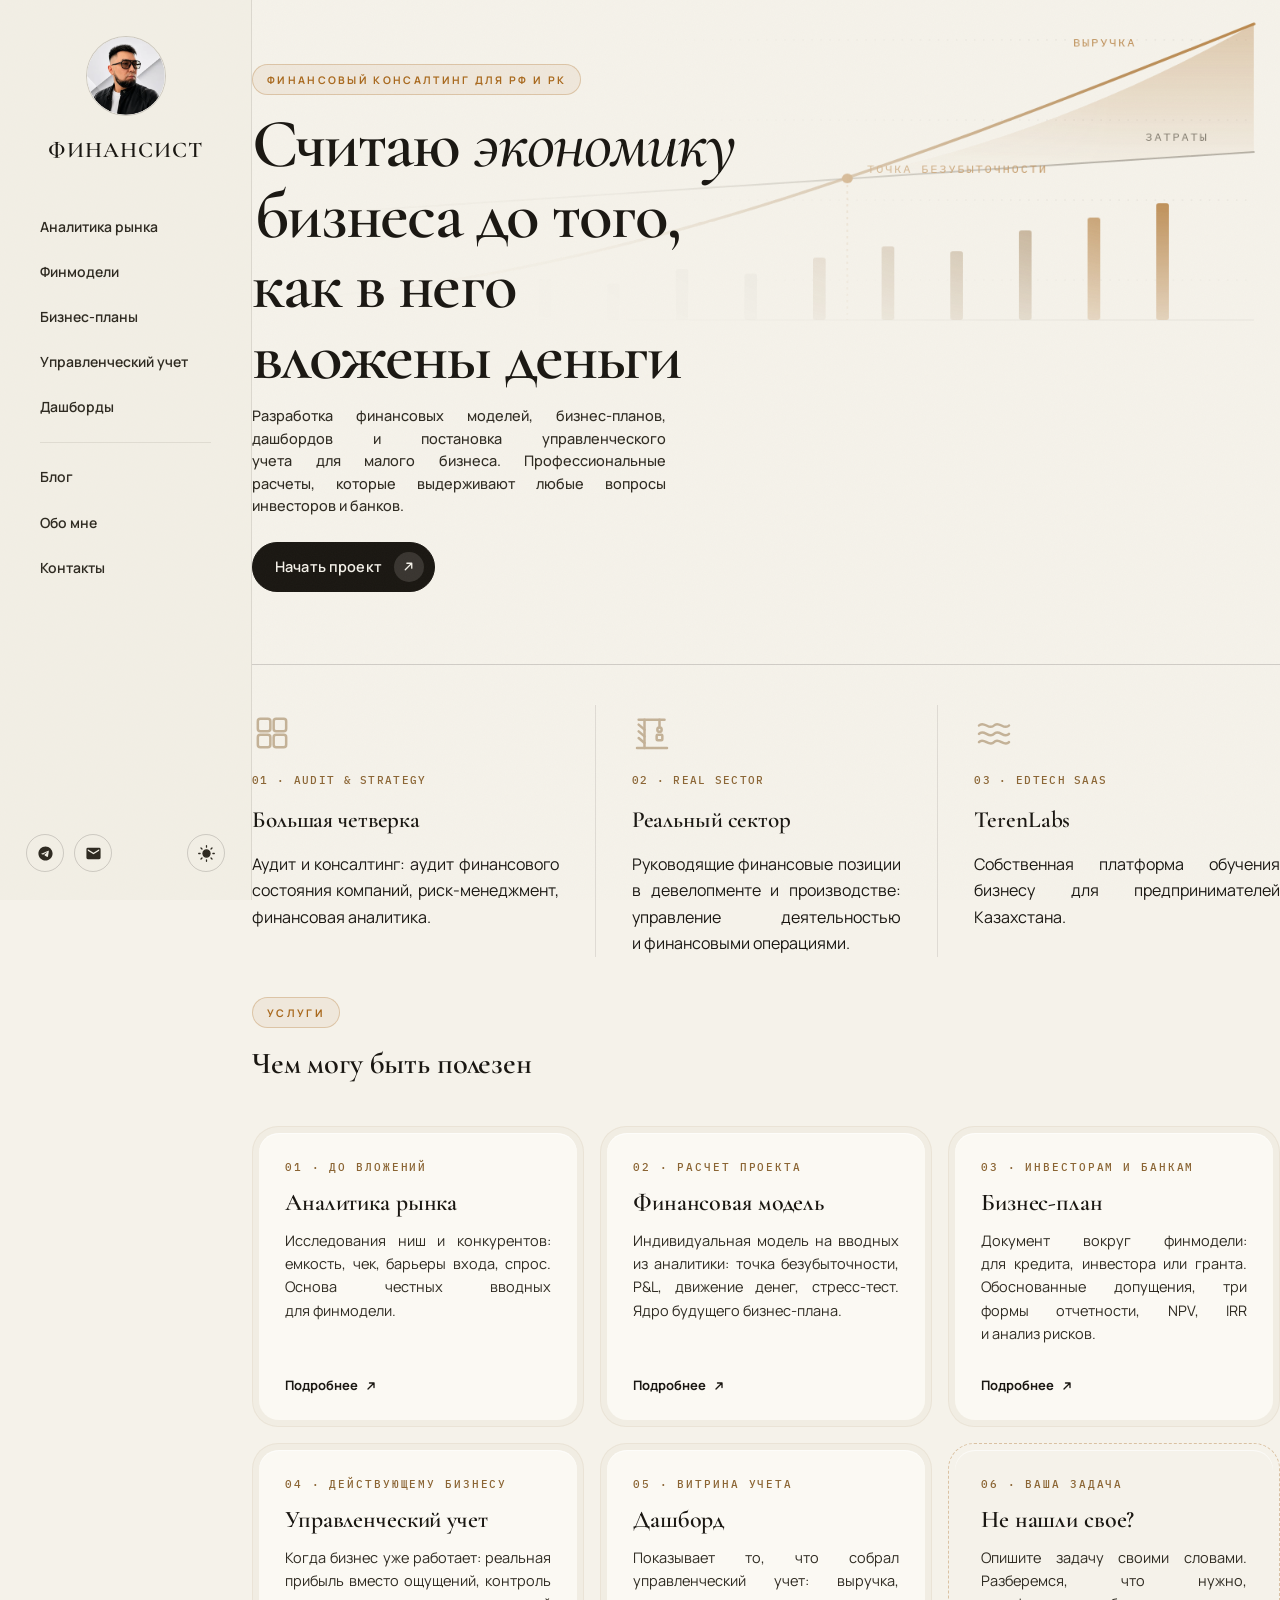
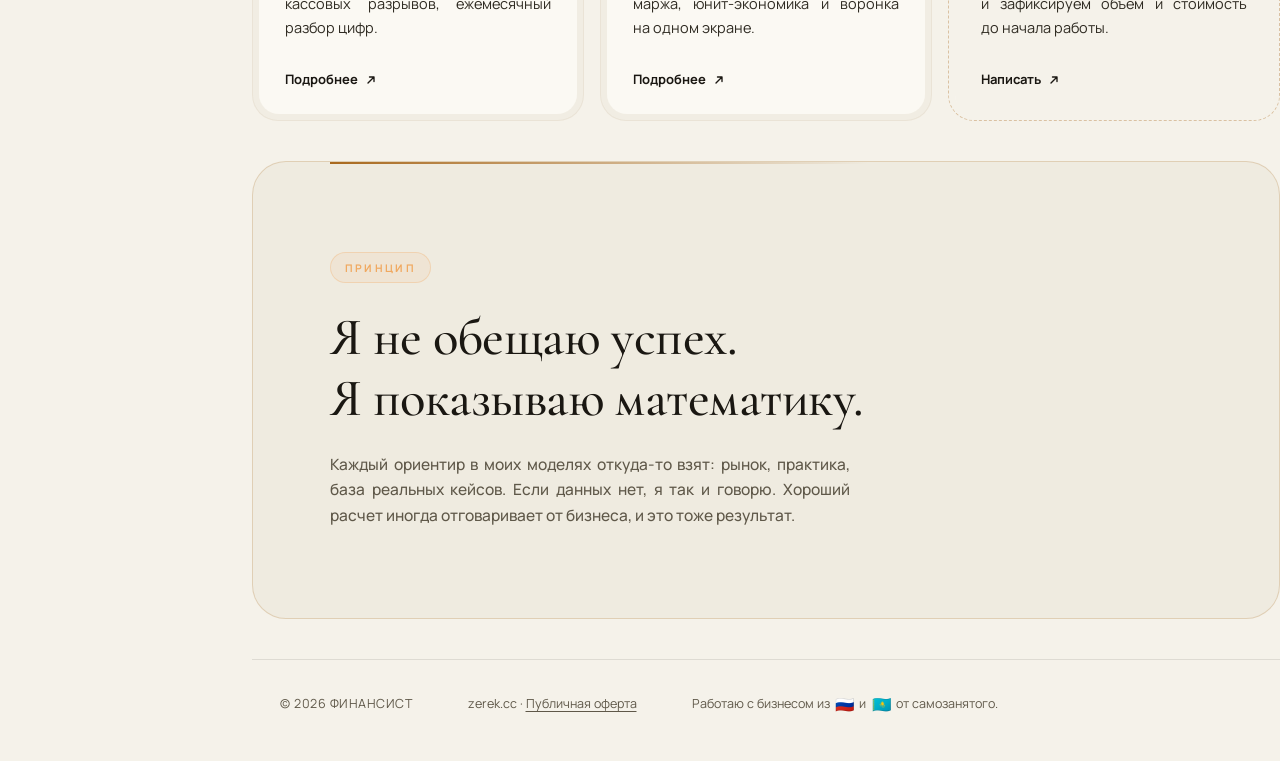
==== commit a08549b8: "feat: карточка состава на странице бизнес-планов «Бизнес-план — это сборка»: аналитика рынка, финанс" ====
--- a/index.html
+++ b/index.html
@@ -56,7 +56,7 @@
 <link rel="preconnect" href="https://fonts.googleapis.com">
 <link rel="preconnect" href="https://fonts.gstatic.com" crossorigin>
 <link href="https://fonts.googleapis.com/css2?family=Cormorant+Garamond:ital,wght@0,500;0,600;0,700;1,500&family=Manrope:wght@400;500;600;700&family=IBM+Plex+Mono:wght@400;500&display=swap" rel="stylesheet">
-<link rel="stylesheet" href="/assets/site.css?v=40">
+<link rel="stylesheet" href="/assets/site.css?v=41">
 </head>
 <body>
 
@@ -447,9 +447,22 @@
 <section class="page" data-route="/bizplans" data-title="Бизнес-планы">
 
   <div class="wrap sec sec--first hero-tight">
-    <div class="flow flow--eyebrow"><span class="flow__label">Новый бизнес</span><div class="flow__chain"><a class="flow__step" href="#/research">Аналитика рынка</a><span class="flow__arr" aria-hidden="true">→</span><a class="flow__step" href="#/services">Финмодель</a><span class="flow__arr" aria-hidden="true">→</span><a class="flow__step is-here" href="#/bizplans">Бизнес-план</a></div></div>
-    <h1 style="margin-top:26px">Бизнес-планы для инвесторов, банков и грантов</h1>
-    <p class="lead" style="margin-top:24px">Профессиональная разработка бизнес-планов и финансовых планов, которые выдерживают любые вопросы кредиторов, инвесторов и фондов поддержки. Обоснованные допущения и точные сценарии под государственные программы льготного финансирования Казахстана и РФ.</p>
+    <div class="svc-hero">
+      <div>
+        <div class="flow flow--eyebrow"><span class="flow__label">Новый бизнес</span><div class="flow__chain"><a class="flow__step" href="#/research">Аналитика рынка</a><span class="flow__arr" aria-hidden="true">→</span><a class="flow__step" href="#/services">Финмодель</a><span class="flow__arr" aria-hidden="true">→</span><a class="flow__step is-here" href="#/bizplans">Бизнес-план</a></div></div>
+        <h1 style="margin-top:26px">Бизнес-планы для инвесторов, банков и грантов</h1>
+        <p class="lead" style="margin-top:24px">Профессиональная разработка бизнес-планов и финансовых планов, которые выдерживают любые вопросы кредиторов, инвесторов и фондов поддержки. Обоснованные допущения и точные сценарии под государственные программы льготного финансирования Казахстана и РФ.</p>
+      </div>
+      <aside class="hint rv">
+        <span class="hint__tag">[ ИЗ ЧЕГО СОСТОИТ ]</span>
+        <p class="hint__title">Бизнес-план — это <span class="mark">сборка<svg class="mark__line" viewBox="0 0 200 14" preserveAspectRatio="none" aria-hidden="true"><path d="M3 9.5 C 46 4.2, 138 3.4, 197 7.8"/></svg></span></p>
+        <p class="hint__text">Внутри три части: аналитика рынка, финансовая модель и производственная составляющая — мощности, персонал, операции. Все сходится в одну историю, которую проверяет инвестор.</p>
+        <div class="hint__links">
+          <a class="card-link" href="#/research">Аналитика рынка <svg viewBox="0 0 16 16"><path d="M4 12 12 4M6 4h6v6"/></svg></a>
+          <a class="card-link" href="#/services">Финансовая модель <svg viewBox="0 0 16 16"><path d="M4 12 12 4M6 4h6v6"/></svg></a>
+        </div>
+      </aside>
+    </div>
   </div>
 
 
--- a/assets/site.css
+++ b/assets/site.css
@@ -1539,3 +1539,5 @@
 
 /* цепочка на месте плашки-заголовка страницы */
 .flow--eyebrow { border-bottom: none; padding: 0; gap: 8px 14px; }
+
+.hint__links { display: flex; flex-direction: column; gap: 8px; align-items: flex-start; }
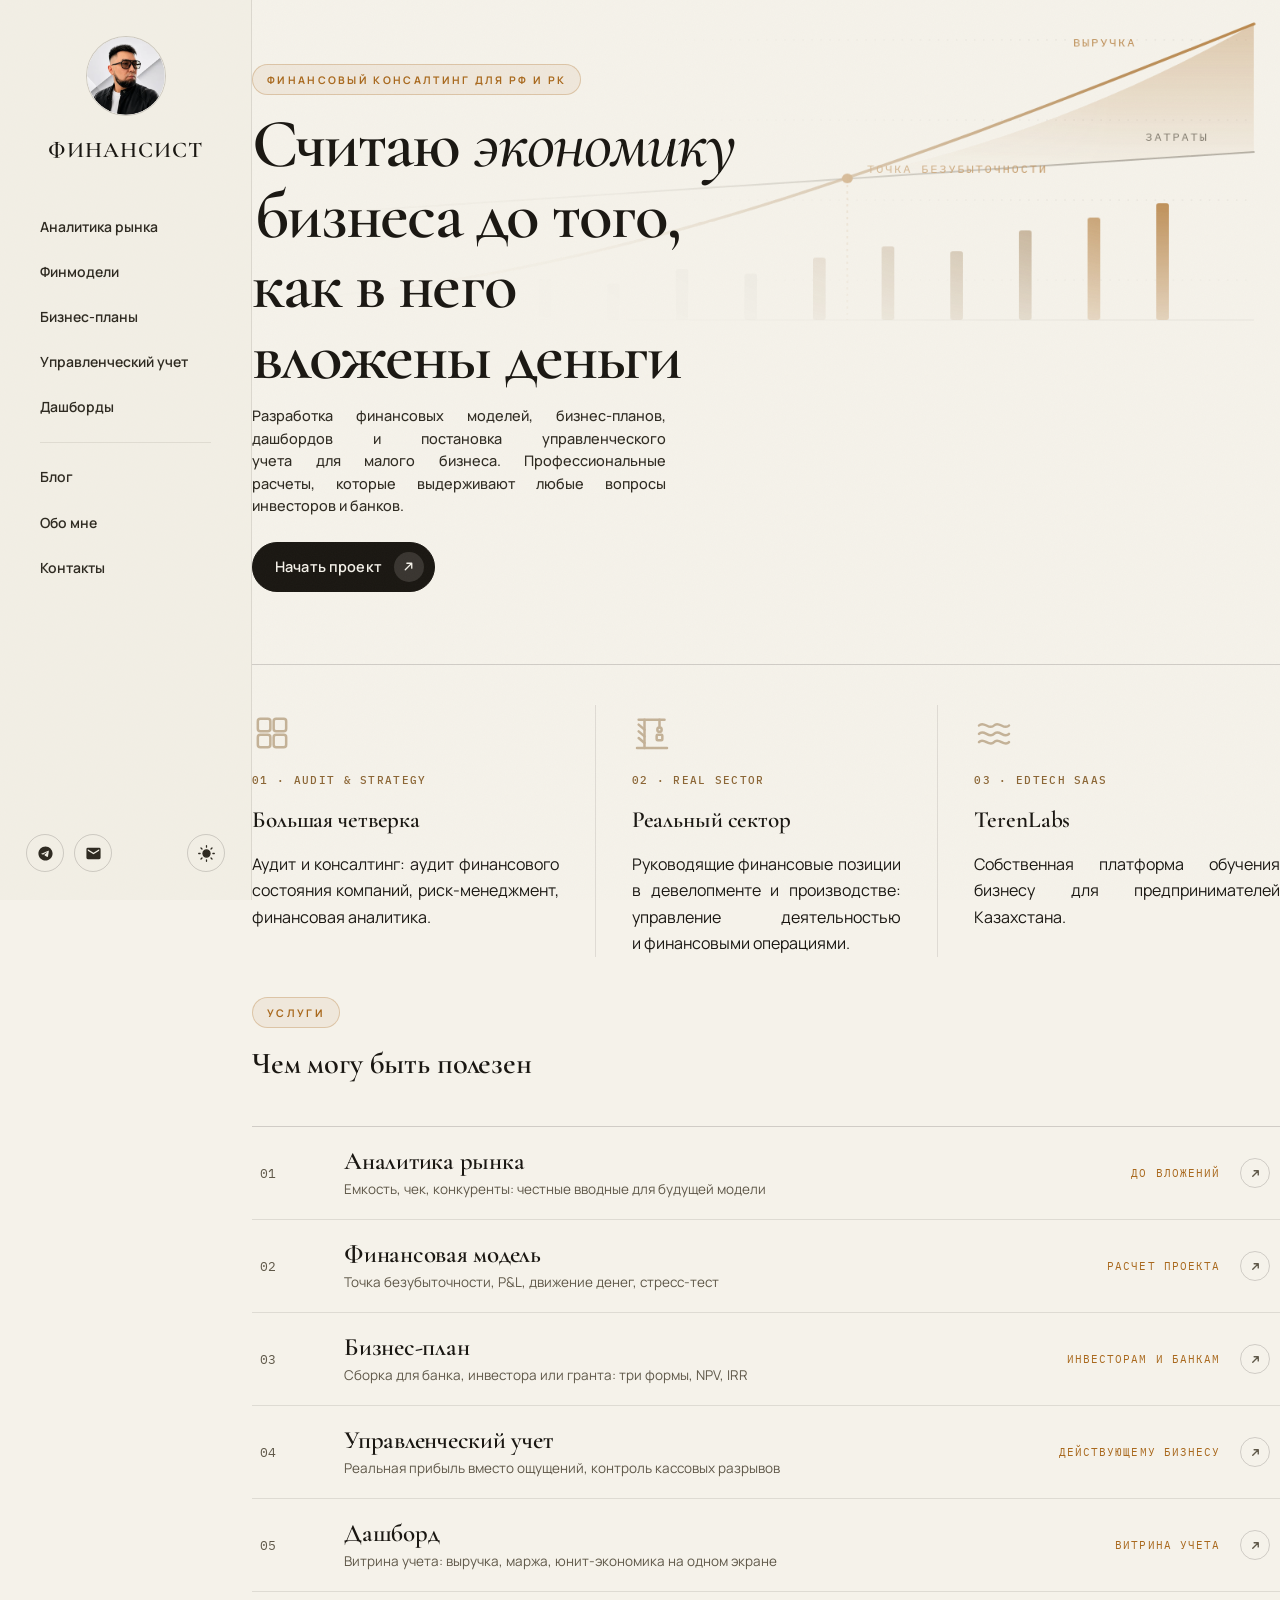
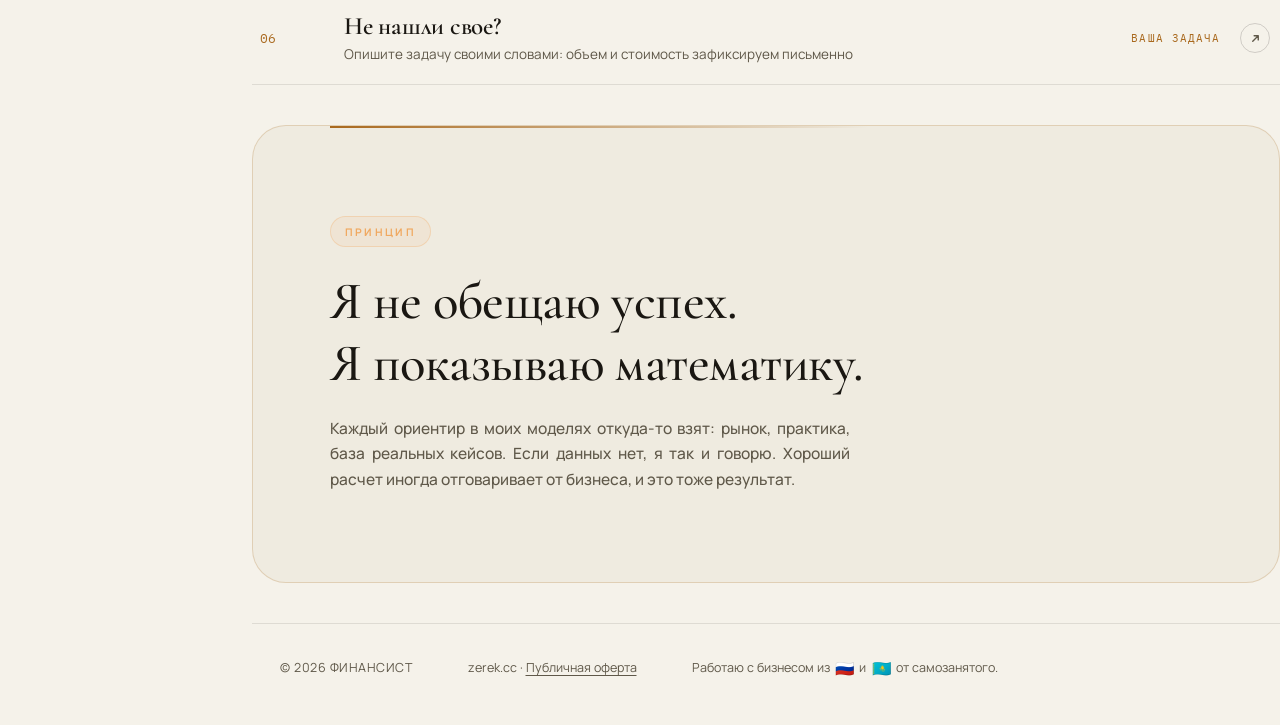
==== commit 17e2fbd5: "feat: главная — услуги реестром, «Обо мне» с именем - шесть карточек услуг занимали два экрана: свер" ====
--- a/index.html
+++ b/index.html
@@ -56,7 +56,7 @@
 <link rel="preconnect" href="https://fonts.googleapis.com">
 <link rel="preconnect" href="https://fonts.gstatic.com" crossorigin>
 <link href="https://fonts.googleapis.com/css2?family=Cormorant+Garamond:ital,wght@0,500;0,600;0,700;1,500&family=Manrope:wght@400;500;600;700&family=IBM+Plex+Mono:wght@400;500&display=swap" rel="stylesheet">
-<link rel="stylesheet" href="/assets/site.css?v=41">
+<link rel="stylesheet" href="/assets/site.css?v=43">
 </head>
 <body>
 
@@ -235,49 +235,61 @@
       <span class="eyebrow">Услуги</span>
       <h2 class="t-section">Чем могу быть полезен</h2>
     </div>
-    <div class="grid3">
-      <a class="shell rv" href="#/research"><div class="core">
-        <span class="kicker">01 · До вложений</span>
-        <h3>Аналитика рынка</h3>
-        <p>Исследования ниш и конкурентов: емкость, чек, барьеры входа, спрос. Основа честных вводных для финмодели.</p>
-        <div class="spacer"></div>
-        <span class="card-link">Подробнее <svg viewBox="0 0 16 16"><path d="M4 12 12 4M6 4h6v6"/></svg></span>
-      </div></a>
-      <a class="shell rv" href="#/services"><div class="core">
-        <span class="kicker">02 · Расчет проекта</span>
-        <h3>Финансовая модель</h3>
-        <p>Индивидуальная модель на вводных из аналитики: точка безубыточности, P&amp;L, движение денег, стресс-тест. Ядро будущего бизнес-плана.</p>
-        <div class="spacer"></div>
-        <span class="card-link">Подробнее <svg viewBox="0 0 16 16"><path d="M4 12 12 4M6 4h6v6"/></svg></span>
-      </div></a>
-      <a class="shell rv" href="#/bizplans"><div class="core">
-        <span class="kicker">03 · Инвесторам и банкам</span>
-        <h3>Бизнес-план</h3>
-        <p>Документ вокруг финмодели: для кредита, инвестора или гранта. Обоснованные допущения, три формы отчетности, NPV, IRR и анализ рисков.</p>
-        <div class="spacer"></div>
-        <span class="card-link">Подробнее <svg viewBox="0 0 16 16"><path d="M4 12 12 4M6 4h6v6"/></svg></span>
-      </div></a>
-      <a class="shell rv" href="#/accounting"><div class="core">
-        <span class="kicker">04 · Действующему бизнесу</span>
-        <h3>Управленческий учет</h3>
-        <p>Когда бизнес уже работает: реальная прибыль вместо ощущений, контроль кассовых разрывов, ежемесячный разбор цифр.</p>
-        <div class="spacer"></div>
-        <span class="card-link">Подробнее <svg viewBox="0 0 16 16"><path d="M4 12 12 4M6 4h6v6"/></svg></span>
-      </div></a>
-      <a class="shell rv" href="#/dashboards"><div class="core">
-        <span class="kicker">05 · Витрина учета</span>
-        <h3>Дашборд</h3>
-        <p>Показывает то, что собрал управленческий учет: выручка, маржа, юнит-экономика и воронка на одном экране.</p>
-        <div class="spacer"></div>
-        <span class="card-link">Подробнее <svg viewBox="0 0 16 16"><path d="M4 12 12 4M6 4h6v6"/></svg></span>
-      </div></a>
-      <a class="shell shell--invite rv" href="#/contacts"><div class="core">
-        <span class="kicker">06 · Ваша задача</span>
-        <h3>Не нашли свое?</h3>
-        <p>Опишите задачу своими словами. Разберемся, что нужно, и зафиксируем объем и стоимость до начала работы.</p>
-        <div class="spacer"></div>
-        <span class="card-link">Написать <svg viewBox="0 0 16 16"><path d="M4 12 12 4M6 4h6v6"/></svg></span>
-      </div></a>
+    <div class="svcindex">
+      <a class="svcrow rv" href="#/research">
+        <span class="svcrow__num">01</span>
+        <span class="svcrow__body">
+          <span class="svcrow__name">Аналитика рынка</span>
+          <span class="svcrow__desc">Емкость, чек, конкуренты: честные вводные для будущей модели</span>
+        </span>
+        <span class="svcrow__tag">до вложений</span>
+        <span class="svcrow__go" aria-hidden="true"><svg viewBox="0 0 16 16"><path d="M4 12 12 4M6 4h6v6"/></svg></span>
+      </a>
+      <a class="svcrow rv" href="#/services">
+        <span class="svcrow__num">02</span>
+        <span class="svcrow__body">
+          <span class="svcrow__name">Финансовая модель</span>
+          <span class="svcrow__desc">Точка безубыточности, P&L, движение денег, стресс-тест</span>
+        </span>
+        <span class="svcrow__tag">расчет проекта</span>
+        <span class="svcrow__go" aria-hidden="true"><svg viewBox="0 0 16 16"><path d="M4 12 12 4M6 4h6v6"/></svg></span>
+      </a>
+      <a class="svcrow rv" href="#/bizplans">
+        <span class="svcrow__num">03</span>
+        <span class="svcrow__body">
+          <span class="svcrow__name">Бизнес-план</span>
+          <span class="svcrow__desc">Сборка для банка, инвестора или гранта: три формы, NPV, IRR</span>
+        </span>
+        <span class="svcrow__tag">инвесторам и банкам</span>
+        <span class="svcrow__go" aria-hidden="true"><svg viewBox="0 0 16 16"><path d="M4 12 12 4M6 4h6v6"/></svg></span>
+      </a>
+      <a class="svcrow rv" href="#/accounting">
+        <span class="svcrow__num">04</span>
+        <span class="svcrow__body">
+          <span class="svcrow__name">Управленческий учет</span>
+          <span class="svcrow__desc">Реальная прибыль вместо ощущений, контроль кассовых разрывов</span>
+        </span>
+        <span class="svcrow__tag">действующему бизнесу</span>
+        <span class="svcrow__go" aria-hidden="true"><svg viewBox="0 0 16 16"><path d="M4 12 12 4M6 4h6v6"/></svg></span>
+      </a>
+      <a class="svcrow rv" href="#/dashboards">
+        <span class="svcrow__num">05</span>
+        <span class="svcrow__body">
+          <span class="svcrow__name">Дашборд</span>
+          <span class="svcrow__desc">Витрина учета: выручка, маржа, юнит-экономика на одном экране</span>
+        </span>
+        <span class="svcrow__tag">витрина учета</span>
+        <span class="svcrow__go" aria-hidden="true"><svg viewBox="0 0 16 16"><path d="M4 12 12 4M6 4h6v6"/></svg></span>
+      </a>
+      <a class="svcrow rv" href="#/contacts">
+        <span class="svcrow__num">06</span>
+        <span class="svcrow__body">
+          <span class="svcrow__name">Не нашли свое?</span>
+          <span class="svcrow__desc">Опишите задачу своими словами: объем и стоимость зафиксируем письменно</span>
+        </span>
+        <span class="svcrow__tag">ваша задача</span>
+        <span class="svcrow__go" aria-hidden="true"><svg viewBox="0 0 16 16"><path d="M4 12 12 4M6 4h6v6"/></svg></span>
+      </a>
     </div>
   </div>
 
@@ -527,9 +539,19 @@
 <section class="page" data-route="/accounting" data-title="Управленческий учет">
 
   <div class="wrap sec sec--first hero-tight">
-    <div class="flow flow--eyebrow"><span class="flow__label">Действующий бизнес</span><div class="flow__chain"><a class="flow__step is-here" href="#/accounting">Управленческий учет</a><span class="flow__arr" aria-hidden="true">→</span><a class="flow__step" href="#/dashboards">Дашборд</a></div></div>
-    <h1 style="margin-top:26px">Внедрение и ведение управленческого учета</h1>
-    <p class="lead" style="margin-top:24px">Ежемесячная управленческая отчетность и разбор фактических цифр вашего бизнеса. Чтобы вы видели реальную прибыль, контролировали кассовые разрывы и принимали бизнес-решения на основе твердых финансовых данных, а не интуиции.</p>
+    <div class="svc-hero">
+      <div>
+        <div class="flow flow--eyebrow"><span class="flow__label">Действующий бизнес</span><div class="flow__chain"><a class="flow__step is-here" href="#/accounting">Управленческий учет</a><span class="flow__arr" aria-hidden="true">→</span><a class="flow__step" href="#/dashboards">Дашборд</a></div></div>
+        <h1 style="margin-top:26px">Внедрение и ведение управленческого учета</h1>
+        <p class="lead" style="margin-top:24px">Ежемесячная управленческая отчетность и разбор фактических цифр вашего бизнеса. Чтобы вы видели реальную прибыль, контролировали кассовые разрывы и принимали бизнес-решения на основе твердых финансовых данных, а не интуиции.</p>
+      </div>
+      <aside class="hint rv">
+        <span class="hint__tag">[ ЗАЧЕМ ]</span>
+        <p class="hint__title">Учет — это <span class="mark">факты<svg class="mark__line" viewBox="0 0 200 14" preserveAspectRatio="none" aria-hidden="true"><path d="M3 9.5 C 46 4.2, 138 3.4, 197 7.8"/></svg></span>, а не ощущения</p>
+        <p class="hint__text">Касса, банк и CRM сходятся в три формы отчетности: видно реальную прибыль и куда утекают деньги. А когда факты собраны, их удобно смотреть на одном экране.</p>
+        <a class="card-link" href="#/dashboards">Дашборд <svg viewBox="0 0 16 16"><path d="M4 12 12 4M6 4h6v6"/></svg></a>
+      </aside>
+    </div>
   </div>
 
 
@@ -589,9 +611,19 @@
 <section class="page" data-route="/dashboards" data-title="Дашборды">
 
   <div class="wrap sec sec--first hero-tight">
-    <div class="flow flow--eyebrow"><span class="flow__label">Действующий бизнес</span><div class="flow__chain"><a class="flow__step" href="#/accounting">Управленческий учет</a><span class="flow__arr" aria-hidden="true">→</span><a class="flow__step is-here" href="#/dashboards">Дашборд</a></div></div>
-    <h1 style="margin-top:26px">Интерактивные дашборды и панели управления</h1>
-    <p class="lead" style="margin-top:24px">Автоматическая визуализация ключевых показателей (KPI) вашего бизнеса на одном интерактивном экране. Сборка дашбордов в Looker Studio, Google Таблицах или Excel со сведением данных из CRM, кассы и банк-клиентов.</p>
+    <div class="svc-hero">
+      <div>
+        <div class="flow flow--eyebrow"><span class="flow__label">Действующий бизнес</span><div class="flow__chain"><a class="flow__step" href="#/accounting">Управленческий учет</a><span class="flow__arr" aria-hidden="true">→</span><a class="flow__step is-here" href="#/dashboards">Дашборд</a></div></div>
+        <h1 style="margin-top:26px">Интерактивные дашборды и панели управления</h1>
+        <p class="lead" style="margin-top:24px">Автоматическая визуализация ключевых показателей (KPI) вашего бизнеса на одном интерактивном экране. Сборка дашбордов в Looker Studio, Google Таблицах или Excel со сведением данных из CRM, кассы и банк-клиентов.</p>
+      </div>
+      <aside class="hint rv">
+        <span class="hint__tag">[ ПОМНИТЕ ]</span>
+        <p class="hint__title">Дашборд — это <span class="mark">витрина<svg class="mark__line" viewBox="0 0 200 14" preserveAspectRatio="none" aria-hidden="true"><path d="M3 9.5 C 46 4.2, 138 3.4, 197 7.8"/></svg></span> учета</p>
+        <p class="hint__text">Панель показывает то, что собрал управленческий учет. Если данные не выстроены, графики получаются красивыми, но пустыми. Сначала порядок в цифрах, потом витрина.</p>
+        <a class="card-link" href="#/accounting">Управленческий учет <svg viewBox="0 0 16 16"><path d="M4 12 12 4M6 4h6v6"/></svg></a>
+      </aside>
+    </div>
   </div>
 
 
@@ -658,7 +690,7 @@
   <div class="wrap sec sec--first hero-tight">
     <span class="eyebrow">Обо мне</span>
     <h1 style="margin-top:26px">Путь через все этажи финансов</h1>
-    <p class="lead" style="margin-top:24px">Высшее финансовое образование, степень MBA и больше двадцати лет практики. Корпорации, Национальный Банк РК, аудит и консалтинг «Большой четверки», собственный бизнес. Теперь считаю экономику для тех, кто рискует своими деньгами.</p>
+    <p class="lead" style="margin-top:24px">Меня зовут Адиль. За плечами высшее финансовое образование, степень MBA и больше двадцати лет практики: корпорации, Национальный Банк РК, аудит и консалтинг «Большой четверки», собственный бизнес. Теперь считаю экономику для тех, кто рискует своими деньгами.</p>
   </div>
 
   <div class="wrap sec">
@@ -723,11 +755,9 @@
     <div class="quals rv">
       <span class="quals__cap">Квалификация</span>
       <div class="quals__row">
-        <span class="article__fact">Высшее финансовое</span>
+        <span class="article__fact">Магистратура финансов</span>
         <span class="article__fact">MBA</span>
-        <span class="article__fact">CIPA</span>
-        <span class="article__fact">CAP</span>
-        <span class="article__fact">Профессиональный бухгалтер</span>
+        <span class="article__fact">CIPAEN</span>
       </div>
     </div>
   </div>
--- a/assets/site.css
+++ b/assets/site.css
@@ -486,12 +486,13 @@
 .field span{font-size:12px;font-weight:700;letter-spacing:.08em;text-transform:uppercase;color:var(--ink-3)}
 .field input,.field select,.field textarea{
   font-family:var(--font-body);font-size:15px;color:var(--ink);
-  background:rgba(255,255,255,.55);border:1px solid var(--line-2);border-radius:14px;
+  background:var(--card);border:1px solid var(--line-2);border-radius:14px;
   padding:13px 16px;outline:none;width:100%;
   transition:border-color .4s var(--ease),background .4s var(--ease);
 }
 .field textarea{min-height:120px;resize:vertical}
-.field input:focus,.field select:focus,.field textarea:focus{border-color:var(--bronze);background:#fff}
+.field input:focus,.field select:focus,.field textarea:focus{border-color:var(--bronze)}
+.field ::placeholder{color:var(--ink-3);opacity:.8}
 
 /* ============ Контактные плитки ============ */
 .contact-tile .core{gap:8px}
@@ -1541,3 +1542,63 @@
 .flow--eyebrow { border-bottom: none; padding: 0; gap: 8px 14px; }
 
 .hint__links { display: flex; flex-direction: column; gap: 8px; align-items: flex-start; }
+
+/* ============================================================
+   Услуги на главной: оглавление-реестр вместо карточек
+   ============================================================ */
+
+.svcindex { border-top: 1px solid var(--line-2); }
+.svcrow {
+  display: grid;
+  grid-template-columns: 64px minmax(0, 1fr) auto 32px;
+  align-items: center;
+  gap: 20px;
+  padding: 20px 8px;
+  border-bottom: 1px solid var(--line);
+  transition: background var(--dur-base) var(--ease-out),
+              padding-left var(--dur-base) var(--ease-out);
+}
+.svcrow:hover { background: var(--card); padding-left: 20px; }
+.svcrow__num {
+  font-family: var(--font-mono);
+  font-size: 13px; color: var(--ink-3);
+  font-variant-numeric: tabular-nums;
+  transition: color var(--dur-fast) var(--ease-out);
+}
+.svcrow:hover .svcrow__num { color: var(--accent); }
+.svcrow__body { display: flex; flex-direction: column; gap: 3px; min-width: 0; }
+.svcrow__name {
+  font-family: var(--font-display); font-weight: 600;
+  font-size: clamp(20px, 2.2vw, 25px); line-height: 1.15;
+  letter-spacing: -.01em;
+}
+.svcrow__desc { font-size: 13.5px; line-height: 1.5; color: var(--ink-3); }
+.svcrow__tag {
+  font-family: var(--font-mono);
+  font-size: 10.5px; letter-spacing: .1em; text-transform: uppercase;
+  color: var(--accent);
+  white-space: nowrap;
+}
+.svcrow__go {
+  display: grid; place-items: center;
+  width: 30px; height: 30px; border-radius: 50%;
+  border: 1px solid var(--line-2); color: var(--ink-3);
+  transition: transform var(--dur-base) var(--ease-out),
+              color var(--dur-fast) var(--ease-out),
+              border-color var(--dur-fast) var(--ease-out);
+}
+.svcrow__go svg {
+  width: 11px; height: 11px;
+  fill: none; stroke: currentColor; stroke-width: 2;
+  stroke-linecap: round; stroke-linejoin: round;
+}
+.svcrow:hover .svcrow__go {
+  transform: translate(2px, -2px);
+  color: var(--accent); border-color: var(--accent);
+}
+/* последняя строка: приглашение, пунктир слева от номера */
+.svcrow:last-child .svcrow__num { color: var(--accent); }
+@media (max-width: 760px) {
+  .svcrow { grid-template-columns: 40px minmax(0, 1fr) 32px; }
+  .svcrow__tag { display: none; }
+}
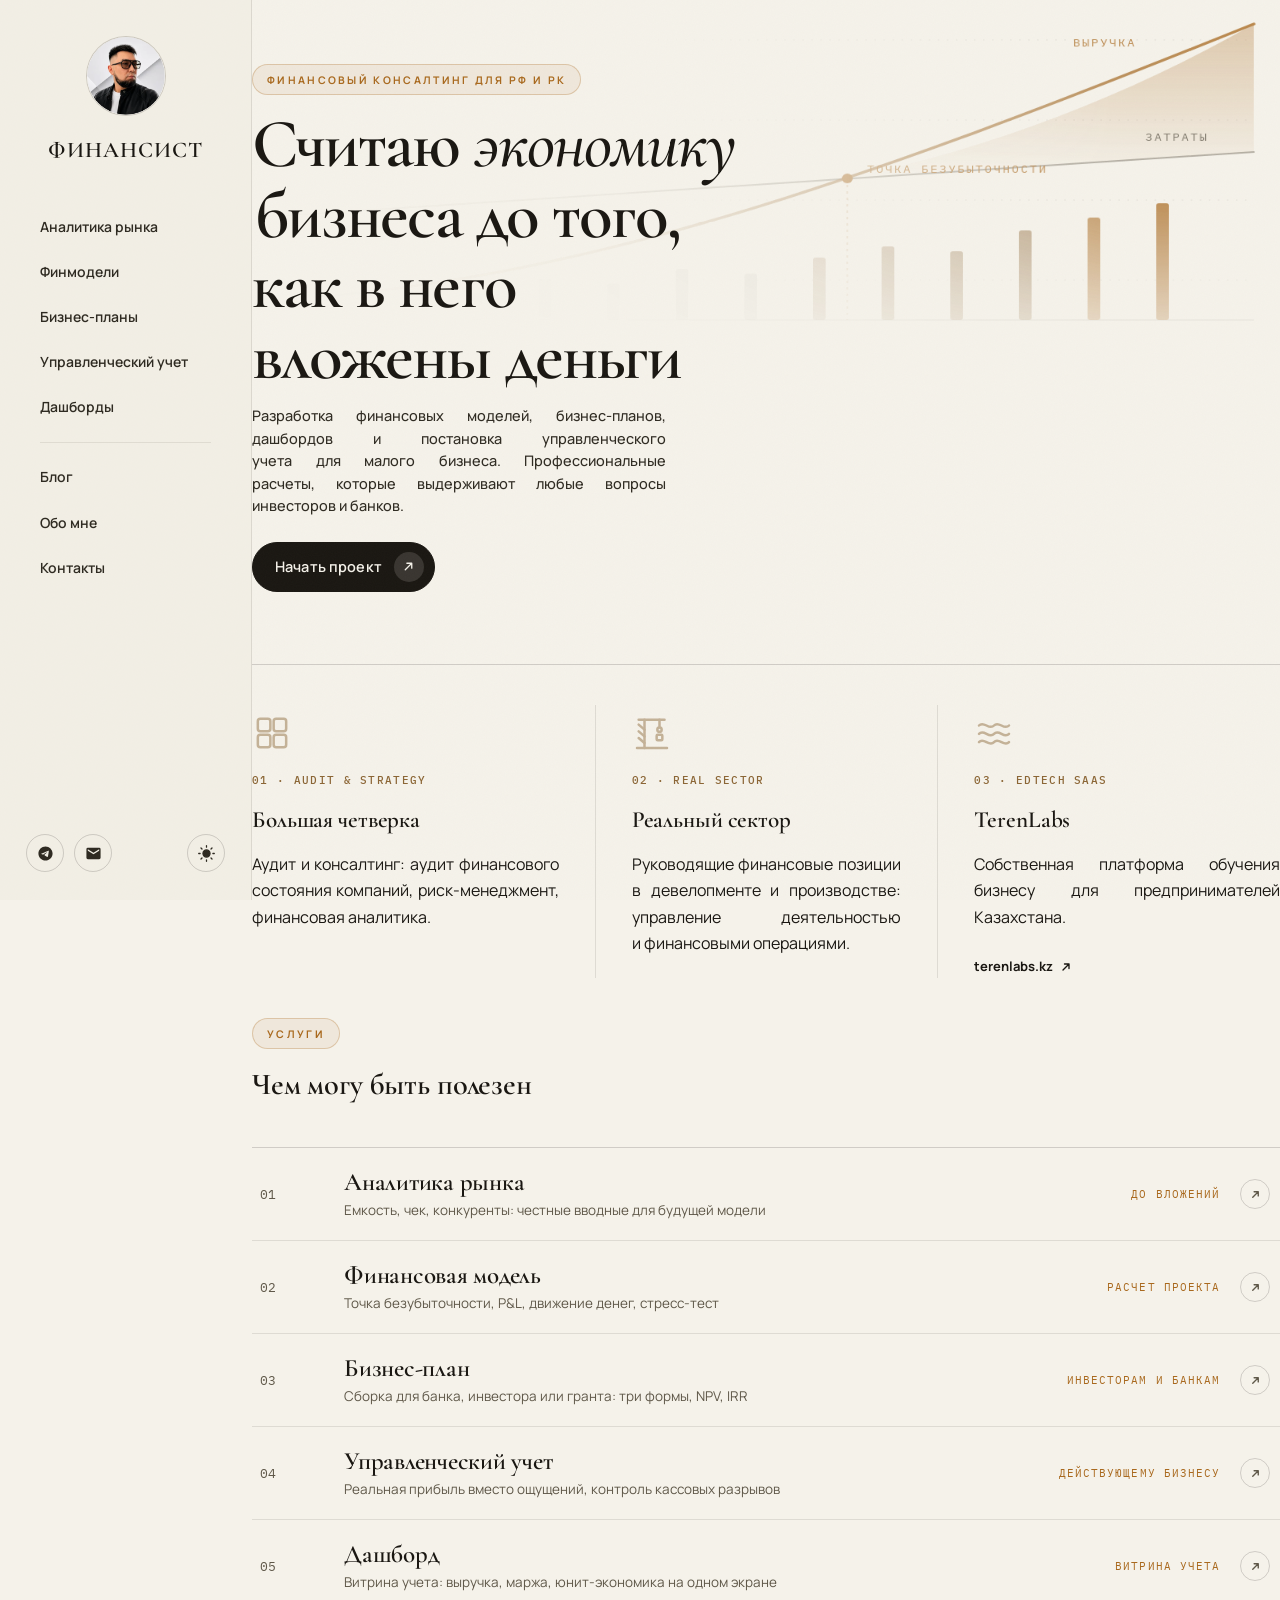
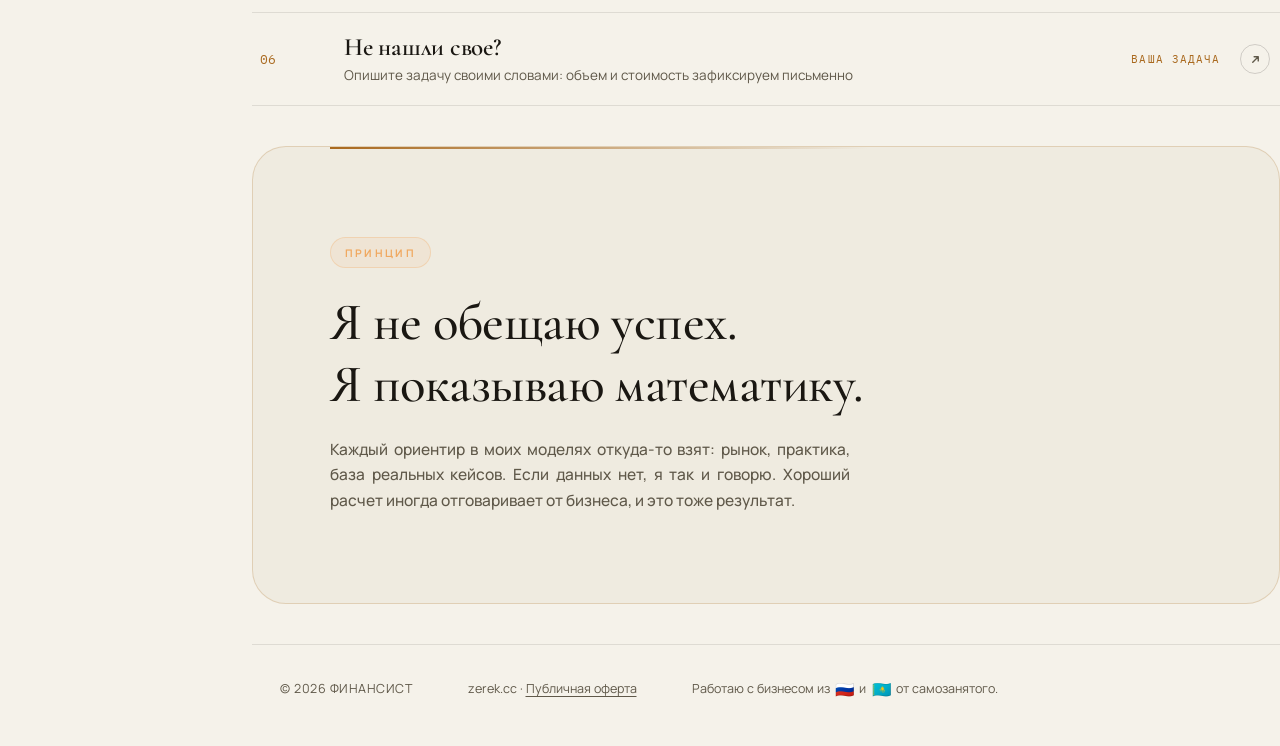
==== commit 57868c9d: "feat: блог — 4 новых разбора и карусель со стрелками Разборы (свой финансовый угол, счетные выкладки" ====
--- a/index.html
+++ b/index.html
@@ -56,7 +56,7 @@
 <link rel="preconnect" href="https://fonts.googleapis.com">
 <link rel="preconnect" href="https://fonts.gstatic.com" crossorigin>
 <link href="https://fonts.googleapis.com/css2?family=Cormorant+Garamond:ital,wght@0,500;0,600;0,700;1,500&family=Manrope:wght@400;500;600;700&family=IBM+Plex+Mono:wght@400;500&display=swap" rel="stylesheet">
-<link rel="stylesheet" href="/assets/site.css?v=43">
+<link rel="stylesheet" href="/assets/site.css?v=44">
 </head>
 <body>
 
@@ -226,6 +226,7 @@
         <span class="fact__num">03 · EdTech SaaS</span>
         <strong>TerenLabs</strong>
         <span>Собственная платформа обучения бизнесу для предпринимателей Казахстана.</span>
+        <a class="card-link fact__link" href="https://terenlabs.kz" target="_blank" rel="noopener">terenlabs.kz <svg viewBox="0 0 16 16"><path d="M4 12 12 4M6 4h6v6"/></svg></a>
       </div>
     </div>
   </div>
--- a/assets/site.css
+++ b/assets/site.css
@@ -1602,3 +1602,51 @@
   .svcrow { grid-template-columns: 40px minmax(0, 1fr) 32px; }
   .svcrow__tag { display: none; }
 }
+
+/* ============================================================
+   Карусель разборов: прокрутка со стрелками по бокам
+   ============================================================ */
+
+.caro { position: relative; }
+.caro .posts {
+  display: flex;
+  overflow-x: auto;
+  scroll-snap-type: x mandatory;
+  scroll-behavior: smooth;
+  gap: 16px;
+  padding: 4px 4px 20px;
+  margin: 0 -4px;
+  -ms-overflow-style: none; scrollbar-width: none;
+}
+.caro .posts::-webkit-scrollbar { display: none; }
+.caro .post {
+  flex: 0 0 min(360px, 82vw);
+  scroll-snap-align: start;
+}
+.caro__btn {
+  position: absolute; top: 50%;
+  transform: translateY(-50%);
+  z-index: 2;
+  display: grid; place-items: center;
+  width: 44px; height: 44px; border-radius: 50%;
+  border: 1px solid var(--line-2);
+  background: var(--card);
+  color: var(--ink-2);
+  cursor: pointer;
+  box-shadow: 0 10px 24px -14px rgba(26, 23, 18, .4);
+  transition: color var(--dur-fast) var(--ease-out),
+              border-color var(--dur-fast) var(--ease-out),
+              opacity var(--dur-base) var(--ease-out),
+              transform var(--dur-fast) var(--ease-out);
+}
+.caro__btn svg {
+  width: 15px; height: 15px;
+  fill: none; stroke: currentColor; stroke-width: 2;
+  stroke-linecap: round; stroke-linejoin: round;
+}
+.caro__btn:hover { color: var(--accent); border-color: var(--accent); }
+.caro__btn--prev { left: -14px; }
+.caro__btn--next { right: -14px; }
+.caro__btn.is-off { opacity: 0; pointer-events: none; }
+body.dark .caro__btn { box-shadow: 0 10px 24px -12px rgba(0, 0, 0, .6); }
+.fact__link { margin-top: 14px; font-size: 13px; }
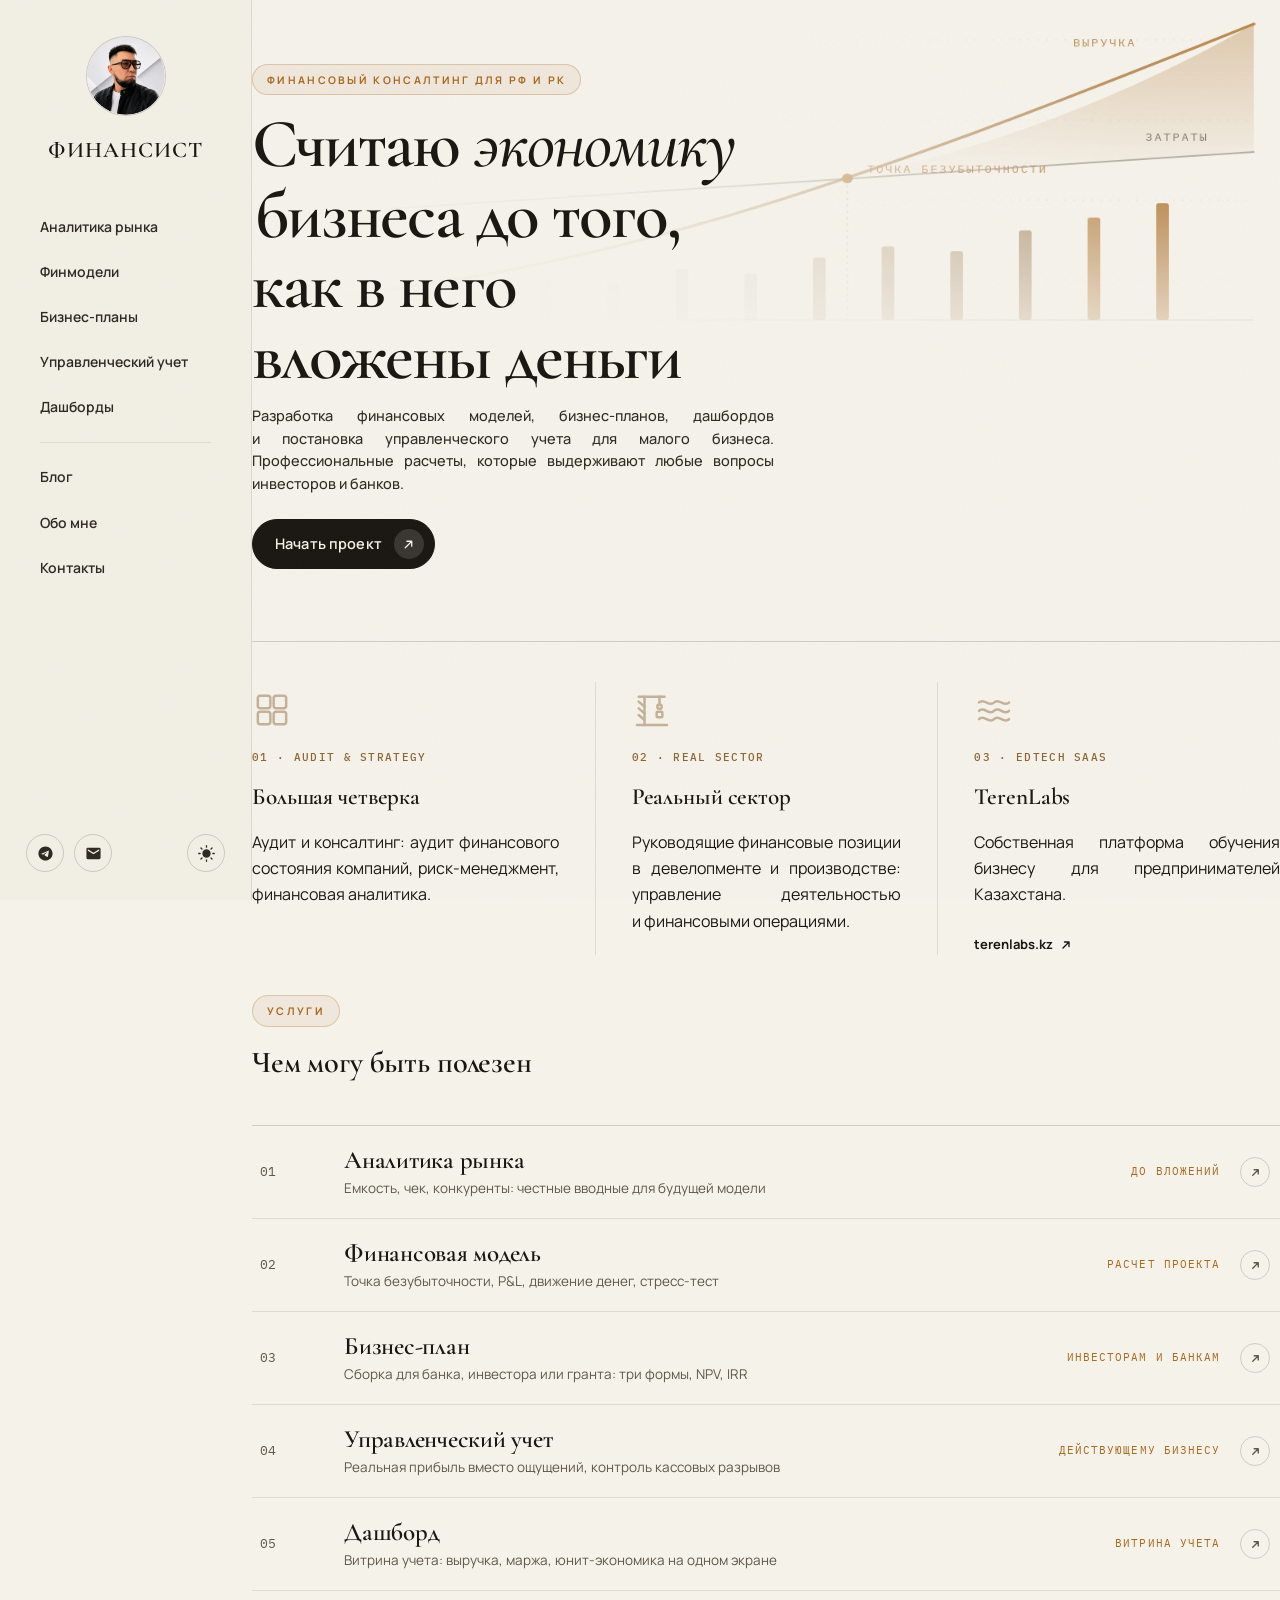
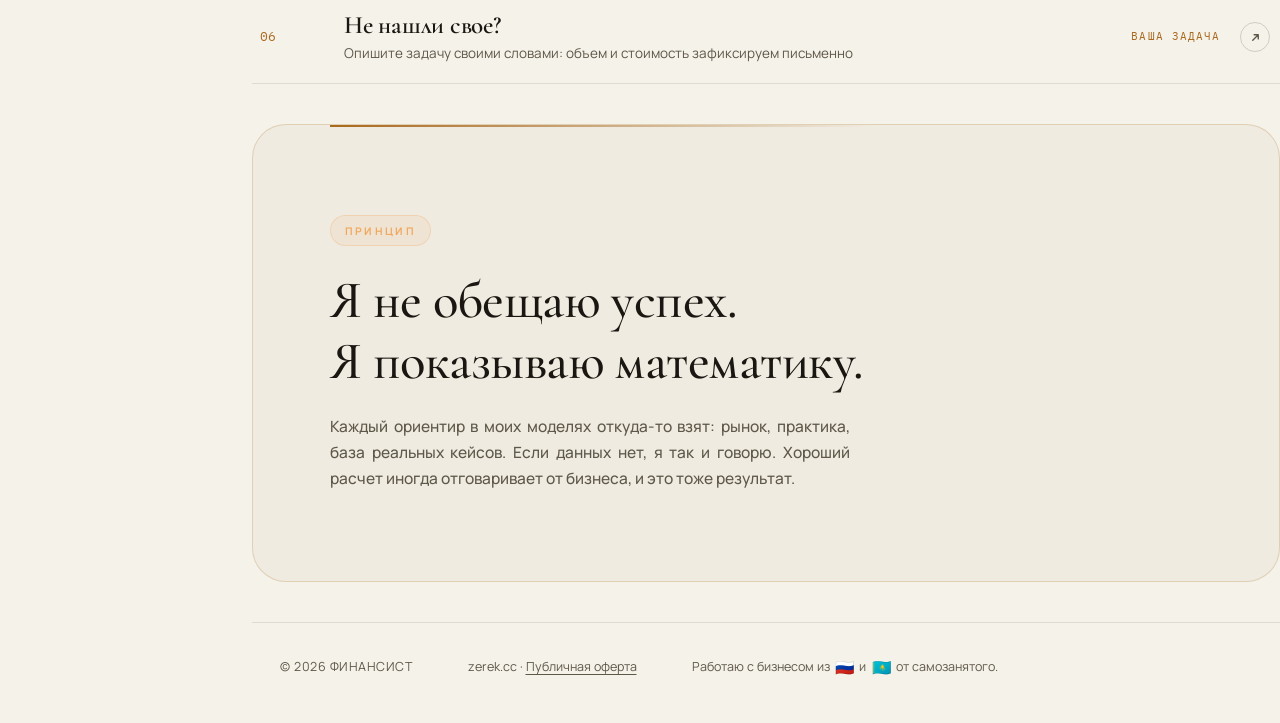
==== commit 090bc081: "style: без переносов слов на десктопе, лиды шире Переносы вида «ма-лого» при свободном месте убраны:" ====
--- a/index.html
+++ b/index.html
@@ -56,7 +56,7 @@
 <link rel="preconnect" href="https://fonts.googleapis.com">
 <link rel="preconnect" href="https://fonts.gstatic.com" crossorigin>
 <link href="https://fonts.googleapis.com/css2?family=Cormorant+Garamond:ital,wght@0,500;0,600;0,700;1,500&family=Manrope:wght@400;500;600;700&family=IBM+Plex+Mono:wght@400;500&display=swap" rel="stylesheet">
-<link rel="stylesheet" href="/assets/site.css?v=44">
+<link rel="stylesheet" href="/assets/site.css?v=45">
 </head>
 <body>
 
--- a/assets/site.css
+++ b/assets/site.css
@@ -245,7 +245,7 @@
 /* ============ Hero Layout (Split) ============ */
 .hero{position:relative}
 .hero-tight h1,.hero-tight .lead{max-width:34ch}
-.hero-tight .lead{max-width:60ch}
+.hero-tight .lead{max-width:62ch}
 
 /* ============ Кнопки: пилюля с вложенной стрелкой ============ */
 .actions{display:flex;gap:12px;flex-wrap:wrap}
@@ -901,7 +901,7 @@
   letter-spacing: -.028em;
   max-width: 17ch;
 }
-.hero-inner .lead { max-width: 46ch; }
+.hero-inner .lead { max-width: 58ch; }
 
 /* --- отрисовка: линии проводятся, а не появляются --- */
 @keyframes heroDraw   { to { stroke-dashoffset: 0; } }
@@ -1650,3 +1650,11 @@
 .caro__btn.is-off { opacity: 0; pointer-events: none; }
 body.dark .caro__btn { box-shadow: 0 10px 24px -12px rgba(0, 0, 0, .6); }
 .fact__link { margin-top: 14px; font-size: 13px; }
+
+/* переносы слов — только там, где без них не выжить: на узких экранах */
+@media (min-width: 761px) {
+  .lead, .checks li, .core p, .post__sum, .steps span,
+  .channel__desc, .fact span, .lead-note {
+    hyphens: manual; -webkit-hyphens: manual;
+  }
+}
